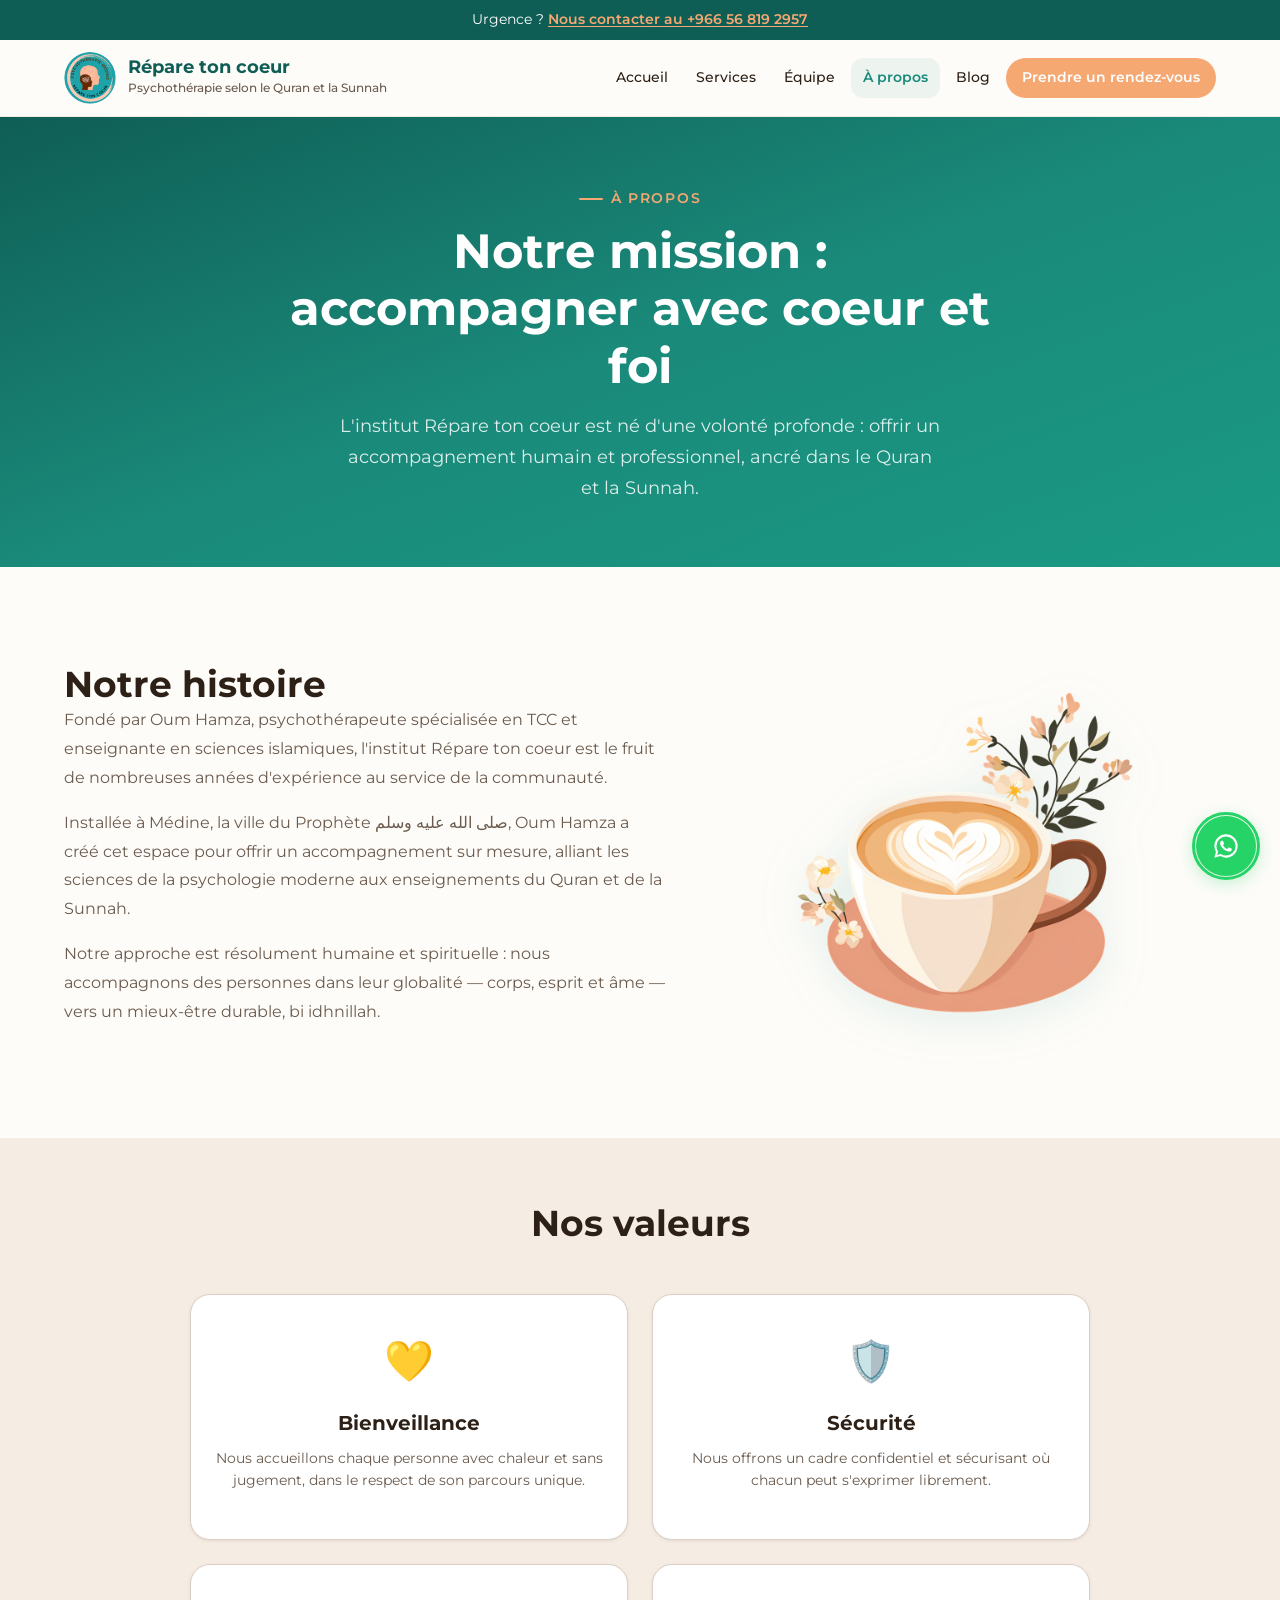
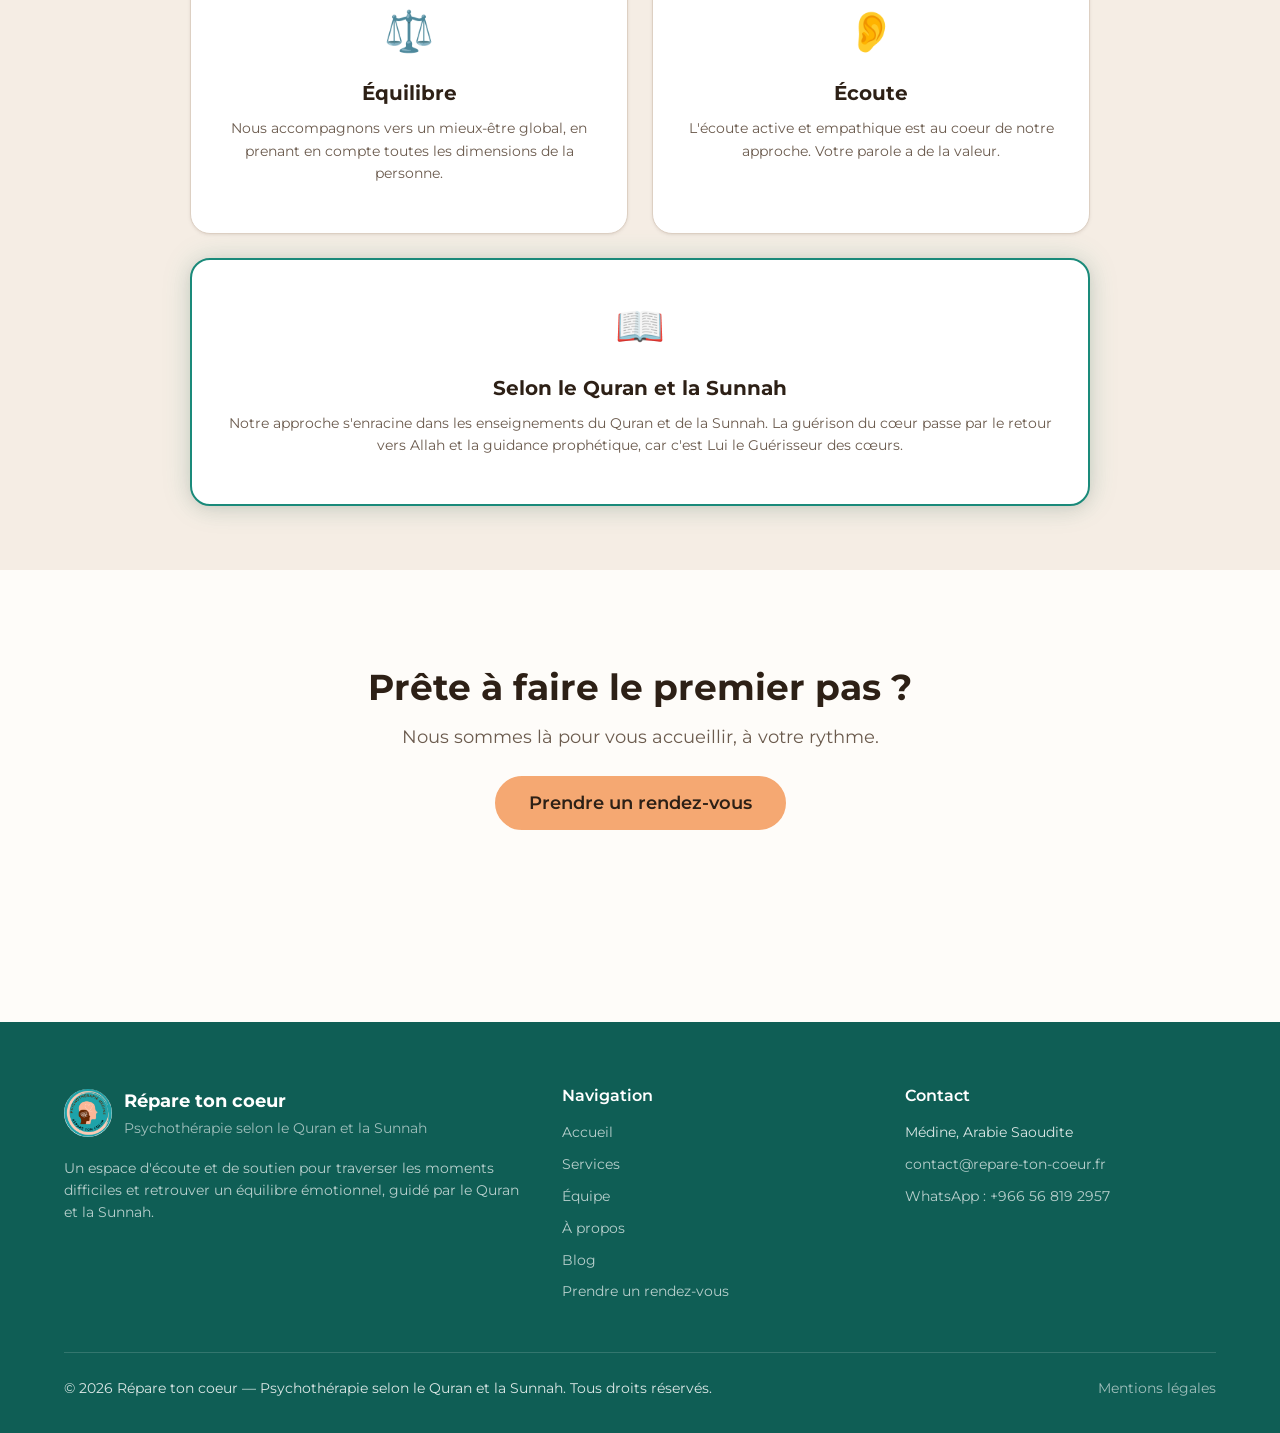
==== a-propos/index.html @ bec661bd "Site Répare ton coeur — build de production" ====
<!DOCTYPE html><html lang="fr"> <head><meta charset="UTF-8"><meta name="viewport" content="width=device-width, initial-scale=1.0"><title>À propos | Répare ton coeur</title><meta name="description" content="Découvrez l'histoire, la mission et les valeurs de l'institut Répare ton coeur. Psychothérapie guidée par le Quran et la Sunnah à Médine."><meta property="og:title" content="À propos | Répare ton coeur"><meta property="og:description" content="Découvrez l'histoire, la mission et les valeurs de l'institut Répare ton coeur. Psychothérapie guidée par le Quran et la Sunnah à Médine."><meta property="og:type" content="website"><meta property="og:image" content="/assets/images/og-image.jpg"><meta property="og:url" content="https://www.repare-ton-coeur.fr/a-propos/"><meta property="og:locale" content="fr_FR"><meta name="twitter:card" content="summary_large_image"><link rel="canonical" href="https://www.repare-ton-coeur.fr/a-propos/"><link rel="icon" type="image/x-icon" href="/favicon.ico"><link rel="sitemap" href="/sitemap-index.xml"><link rel="stylesheet" href="/_astro/a-propos.COyRzabn.css">
<style>.btn[data-astro-cid-6ygtcg62]{display:inline-flex;align-items:center;justify-content:center;gap:var(--space-2);font-family:var(--font-heading);font-weight:var(--weight-semibold);border-radius:var(--radius-full);transition:all var(--transition-normal);text-decoration:none;cursor:pointer;border:2px solid transparent;line-height:1}.btn--sm[data-astro-cid-6ygtcg62]{padding:var(--space-2) var(--space-4);font-size:var(--text-sm)}.btn--md[data-astro-cid-6ygtcg62]{padding:var(--space-3) var(--space-6);font-size:var(--text-base)}.btn--lg[data-astro-cid-6ygtcg62]{padding:var(--space-4) var(--space-8);font-size:var(--text-lg)}.btn--primary[data-astro-cid-6ygtcg62]{background-color:var(--color-primary);color:var(--color-white);border-color:var(--color-primary)}.btn--primary[data-astro-cid-6ygtcg62]:hover{background-color:var(--color-primary-dark);border-color:var(--color-primary-dark);transform:translateY(-1px);box-shadow:var(--shadow-md)}.btn--secondary[data-astro-cid-6ygtcg62]{background-color:var(--color-secondary);color:var(--color-text);border-color:var(--color-secondary)}.btn--secondary[data-astro-cid-6ygtcg62]:hover{background-color:var(--color-accent);border-color:var(--color-accent);transform:translateY(-1px);box-shadow:var(--shadow-md)}.btn--outline[data-astro-cid-6ygtcg62]{background-color:transparent;color:var(--color-primary);border-color:var(--color-primary)}.btn--outline[data-astro-cid-6ygtcg62]:hover{background-color:var(--color-primary);color:var(--color-white);transform:translateY(-1px);box-shadow:var(--shadow-md)}
.page-hero[data-astro-cid-xp7oeim3]{background:linear-gradient(160deg,var(--color-primary-dark) 0%,var(--color-primary) 50%,#1A9A85 100%);color:var(--color-white);padding:var(--space-16) 0 var(--space-12);text-align:center}.page-hero[data-astro-cid-xp7oeim3] .eyebrow[data-astro-cid-xp7oeim3]:before{background:var(--color-secondary)}.page-hero[data-astro-cid-xp7oeim3] h1[data-astro-cid-xp7oeim3]{color:var(--color-white);max-width:700px;margin-inline:auto;margin-bottom:var(--space-4)}.page-hero__subtitle[data-astro-cid-xp7oeim3]{font-size:var(--text-lg);color:#ffffffd9;max-width:600px;margin-inline:auto}.story[data-astro-cid-xp7oeim3]{padding:var(--space-24) 0}.story__grid[data-astro-cid-xp7oeim3]{display:grid;grid-template-columns:1.2fr 1fr;gap:var(--space-12);align-items:center}.story__content[data-astro-cid-xp7oeim3] p[data-astro-cid-xp7oeim3]{color:var(--color-text-muted);line-height:1.8}.story__visual[data-astro-cid-xp7oeim3]{display:flex;justify-content:center}.story__visual[data-astro-cid-xp7oeim3] img[data-astro-cid-xp7oeim3]{width:100%;max-width:360px;filter:drop-shadow(0 8px 24px rgba(26,138,122,.12))}.values[data-astro-cid-xp7oeim3]{padding:var(--space-16) 0;background:var(--color-surface)}.values__grid[data-astro-cid-xp7oeim3]{display:grid;grid-template-columns:repeat(2,1fr);gap:var(--space-6);max-width:900px;margin-inline:auto}.value-card[data-astro-cid-xp7oeim3]{text-align:center;background:var(--color-white);padding:var(--space-8) var(--space-6);border-radius:var(--radius-lg);box-shadow:var(--shadow-sm);border:1px solid var(--color-border);transition:all var(--transition-normal)}.value-card[data-astro-cid-xp7oeim3]:hover{transform:translateY(-3px);box-shadow:var(--shadow-md)}.value-card--highlight[data-astro-cid-xp7oeim3]{grid-column:1 / -1;border:2px solid var(--color-primary);background:var(--color-white);box-shadow:var(--shadow-md),var(--shadow-glow)}.value-card__icon[data-astro-cid-xp7oeim3]{font-size:2.5rem;display:block;margin-bottom:var(--space-4)}.value-card[data-astro-cid-xp7oeim3] h3[data-astro-cid-xp7oeim3]{font-size:var(--text-xl);margin-bottom:var(--space-3)}.value-card[data-astro-cid-xp7oeim3] p[data-astro-cid-xp7oeim3]{font-size:var(--text-sm);color:var(--color-text-muted);line-height:1.6}.cta-section[data-astro-cid-xp7oeim3]{padding:var(--space-24) 0}.cta-section[data-astro-cid-xp7oeim3] h2[data-astro-cid-xp7oeim3]{margin-bottom:var(--space-3)}.cta-section[data-astro-cid-xp7oeim3] p[data-astro-cid-xp7oeim3]{color:var(--color-text-muted);font-size:var(--text-lg);margin-bottom:var(--space-6)}@media(max-width:1023px){.story__grid[data-astro-cid-xp7oeim3]{grid-template-columns:1fr}.story__visual[data-astro-cid-xp7oeim3]{order:-1}}@media(max-width:639px){.values__grid[data-astro-cid-xp7oeim3]{grid-template-columns:1fr}}
</style></head> <body>  <div class="crisis-bar" role="complementary" aria-label="Contact urgence" data-astro-cid-o4rtyv2i> <div class="crisis-bar__inner container" data-astro-cid-o4rtyv2i> <p data-astro-cid-o4rtyv2i>
Urgence ? <a href="https://wa.me/966568192957" target="_blank" rel="noopener" data-astro-cid-o4rtyv2i>Nous contacter au +966 56 819 2957</a> </p> </div> </div>  <header class="header" id="site-header" role="banner" data-astro-cid-qlfjksao> <div class="header__inner container" data-astro-cid-qlfjksao> <a href="/" class="header__logo" aria-label="Répare ton coeur — Accueil" data-astro-cid-qlfjksao> <img src="/assets/images/logo.png" alt="Logo Psychothérapie Medine — Répare ton coeur" width="52" height="52" data-astro-cid-qlfjksao> <span class="header__brand" data-astro-cid-qlfjksao> <span class="header__brand-name" data-astro-cid-qlfjksao>Répare ton coeur</span> <span class="header__brand-sub" data-astro-cid-qlfjksao>Psychothérapie selon le Quran et la Sunnah</span> </span> </a> <div class="header__desktop-nav" data-astro-cid-qlfjksao> <nav class="nav" role="navigation" aria-label="Navigation principale" data-astro-cid-afdttjsk> <ul class="nav__list" data-astro-cid-afdttjsk> <li class="nav__item" data-astro-cid-afdttjsk> <a href="/" class="nav__link" data-astro-cid-afdttjsk> Accueil </a> </li><li class="nav__item" data-astro-cid-afdttjsk> <a href="/services" class="nav__link" data-astro-cid-afdttjsk> Services </a> </li><li class="nav__item" data-astro-cid-afdttjsk> <a href="/equipe" class="nav__link" data-astro-cid-afdttjsk> Équipe </a> </li><li class="nav__item" data-astro-cid-afdttjsk> <a href="/a-propos" class="nav__link nav__link--active" aria-current="page" data-astro-cid-afdttjsk> À propos </a> </li><li class="nav__item" data-astro-cid-afdttjsk> <a href="/blog" class="nav__link" data-astro-cid-afdttjsk> Blog </a> </li> <li class="nav__item" data-astro-cid-afdttjsk> <a href="/prendre-rendez-vous" class="nav__link nav__link--cta" data-astro-cid-afdttjsk> Prendre un rendez-vous </a> </li> </ul> </nav>  </div> <button class="header__menu-toggle" id="menu-toggle" aria-label="Ouvrir le menu de navigation" aria-expanded="false" data-astro-cid-qlfjksao> <span class="header__menu-icon" aria-hidden="true" data-astro-cid-qlfjksao></span> </button> </div> </header> <!-- Mobile nav: OUTSIDE header, styles 100% inline to avoid Astro scoping issues --> <div id="nav-overlay" style="position:fixed;inset:0;background:rgba(0,0,0,0.4);z-index:199;opacity:0;pointer-events:none;transition:opacity 250ms ease;" data-astro-cid-qlfjksao></div> <nav id="mobile-nav" style="position:fixed;top:0;right:0;bottom:0;width:min(320px,85vw);background:#fff;box-shadow:-4px 0 24px rgba(0,0,0,0.12);transform:translateX(100%);transition:transform 250ms ease;z-index:200;padding:1.5rem;overflow-y:auto;overscroll-behavior:contain;-webkit-overflow-scrolling:touch;display:none;" role="navigation" aria-label="Navigation mobile" data-astro-cid-qlfjksao> <button id="mobile-nav-close" aria-label="Fermer le menu" style="position:absolute;top:1rem;right:1rem;width:40px;height:40px;border:none;background:none;cursor:pointer;display:flex;align-items:center;justify-content:center;border-radius:0.5rem;" data-astro-cid-qlfjksao> <svg width="24" height="24" viewBox="0 0 24 24" fill="none" stroke="#2D2016" stroke-width="2" stroke-linecap="round" data-astro-cid-qlfjksao><line x1="18" y1="6" x2="6" y2="18" data-astro-cid-qlfjksao></line><line x1="6" y1="6" x2="18" y2="18" data-astro-cid-qlfjksao></line></svg> </button> <ul style="display:flex;flex-direction:column;gap:0.25rem;list-style:none;padding:0;margin:3rem 0 0 0;" data-astro-cid-qlfjksao> <li data-astro-cid-qlfjksao><a href="/" style="display:block;padding:0.75rem 1rem;font-size:1.125rem;font-weight:500;color:#2D2016;text-decoration:none;border-radius:0.5rem;" data-astro-cid-qlfjksao>Accueil</a></li> <li data-astro-cid-qlfjksao><a href="/services" style="display:block;padding:0.75rem 1rem;font-size:1.125rem;font-weight:500;color:#2D2016;text-decoration:none;border-radius:0.5rem;" data-astro-cid-qlfjksao>Services</a></li> <li data-astro-cid-qlfjksao><a href="/equipe" style="display:block;padding:0.75rem 1rem;font-size:1.125rem;font-weight:500;color:#2D2016;text-decoration:none;border-radius:0.5rem;" data-astro-cid-qlfjksao>Équipe</a></li> <li data-astro-cid-qlfjksao><a href="/a-propos" style="display:block;padding:0.75rem 1rem;font-size:1.125rem;font-weight:500;color:#2D2016;text-decoration:none;border-radius:0.5rem;" data-astro-cid-qlfjksao>À propos</a></li> <li data-astro-cid-qlfjksao><a href="/blog" style="display:block;padding:0.75rem 1rem;font-size:1.125rem;font-weight:500;color:#2D2016;text-decoration:none;border-radius:0.5rem;" data-astro-cid-qlfjksao>Blog</a></li> <li style="margin-top:1rem;" data-astro-cid-qlfjksao><a href="/prendre-rendez-vous" style="display:block;padding:0.75rem 1rem;font-size:1.125rem;font-weight:600;color:#fff;text-decoration:none;border-radius:9999px;background:#F5A872;text-align:center;" data-astro-cid-qlfjksao>Prendre un rendez-vous</a></li> </ul> </nav>  <script>
  (function() {
    var toggle = document.getElementById('menu-toggle');
    var nav = document.getElementById('mobile-nav');
    var overlay = document.getElementById('nav-overlay');
    var isOpen = false;

    if (!toggle || !nav || !overlay) return;

    function openMenu() {
      isOpen = true;
      nav.style.display = 'block';
      // Force reflow before animating
      nav.offsetHeight;
      nav.style.transform = 'translateX(0)';
      overlay.style.opacity = '1';
      overlay.style.pointerEvents = 'auto';
      document.body.style.overflow = 'hidden';
      toggle.setAttribute('aria-expanded', 'true');
    }

    function closeMenu() {
      isOpen = false;
      nav.style.transform = 'translateX(100%)';
      overlay.style.opacity = '0';
      overlay.style.pointerEvents = 'none';
      document.body.style.overflow = '';
      toggle.setAttribute('aria-expanded', 'false');
      setTimeout(function() {
        if (!isOpen) nav.style.display = 'none';
      }, 300);
    }

    toggle.addEventListener('click', function(e) {
      e.stopPropagation();
      if (isOpen) {
        closeMenu();
      } else {
        openMenu();
      }
    });

    overlay.addEventListener('click', closeMenu);

    var closeBtn = document.getElementById('mobile-nav-close');
    if (closeBtn) closeBtn.addEventListener('click', closeMenu);

    var links = nav.querySelectorAll('a');
    for (var i = 0; i < links.length; i++) {
      links[i].addEventListener('click', closeMenu);
    }
  })();
</script> <script>
  (function() {
    var header = document.getElementById('site-header');
    if (!header) return;

    var placeholder = document.createElement('div');
    placeholder.style.display = 'none';
    header.parentNode.insertBefore(placeholder, header.nextSibling);

    var lastScrollY = window.scrollY;
    var isFixed = false;
    var headerHeight = header.offsetHeight;

    function engage() {
      if (isFixed) return;
      headerHeight = header.offsetHeight;
      placeholder.style.display = 'block';
      placeholder.style.height = headerHeight + 'px';
      header.style.position = 'fixed';
      header.style.top = '0';
      header.style.left = '0';
      header.style.right = '0';
      header.style.zIndex = '100';
      header.style.transform = 'translateY(-100%)';
      header.style.transition = 'none';
      header.style.boxShadow = '0 2px 12px rgba(0,0,0,0.08)';
      isFixed = true;
      header.offsetHeight;
      header.style.transition = 'transform 400ms cubic-bezier(0.16, 1, 0.3, 1)';
      header.style.transform = 'translateY(0)';
    }

    function disengage() {
      if (!isFixed) return;
      header.style.transition = 'transform 300ms ease';
      header.style.transform = 'translateY(-100%)';
      setTimeout(function() {
        header.style.position = '';
        header.style.top = '';
        header.style.left = '';
        header.style.right = '';
        header.style.zIndex = '';
        header.style.transform = '';
        header.style.transition = '';
        header.style.boxShadow = '';
        placeholder.style.display = 'none';
        isFixed = false;
      }, 300);
    }

    function resetToFlow() {
      header.style.position = '';
      header.style.top = '';
      header.style.left = '';
      header.style.right = '';
      header.style.zIndex = '';
      header.style.transform = '';
      header.style.transition = '';
      header.style.boxShadow = '';
      placeholder.style.display = 'none';
      isFixed = false;
    }

    window.addEventListener('scroll', function() {
      var currentScrollY = window.scrollY;

      if (currentScrollY <= headerHeight) {
        if (isFixed) resetToFlow();
      } else if (currentScrollY < lastScrollY) {
        engage();
      } else if (currentScrollY > lastScrollY) {
        if (isFixed) disengage();
      }

      lastScrollY = currentScrollY;
    }, { passive: true });
  })();
</script> <main id="main-content">  <section class="page-hero" data-astro-cid-xp7oeim3> <div class="container" data-astro-cid-xp7oeim3> <p class="eyebrow" style="color: var(--color-secondary); justify-content: center;" data-astro-cid-xp7oeim3>À propos</p> <h1 data-astro-cid-xp7oeim3>Notre mission : accompagner avec coeur et foi</h1> <p class="page-hero__subtitle" data-astro-cid-xp7oeim3>
L'institut Répare ton coeur est né d'une volonté profonde : offrir un accompagnement
        humain et professionnel, ancré dans le Quran et la Sunnah.
</p> </div> </section> <section class="story" aria-labelledby="story-title" data-astro-cid-xp7oeim3> <div class="container story__grid" data-astro-cid-xp7oeim3> <div class="story__content animate-on-scroll" data-astro-cid-xp7oeim3> <h2 id="story-title" data-astro-cid-xp7oeim3>Notre histoire</h2> <p data-astro-cid-xp7oeim3>
Fondé par Oum Hamza, psychothérapeute spécialisée en TCC et enseignante en sciences islamiques,
          l'institut Répare ton coeur est le fruit de nombreuses années d'expérience au service de la communauté.
</p> <p data-astro-cid-xp7oeim3>
Installée à Médine, la ville du Prophète صلى الله عليه وسلم, Oum Hamza a créé cet espace
          pour offrir un accompagnement sur mesure, alliant les sciences de la psychologie moderne
          aux enseignements du Quran et de la Sunnah.
</p> <p data-astro-cid-xp7oeim3>
Notre approche est résolument humaine et spirituelle : nous accompagnons des personnes
          dans leur globalité — corps, esprit et âme — vers un mieux-être durable, bi idhnillah.
</p> </div> <div class="story__visual animate-on-scroll" data-astro-cid-xp7oeim3> <img src="/assets/images/tasse-coeur.png" alt="Tasse avec un coeur — bienveillance et écoute" width="300" height="300" loading="lazy" data-astro-cid-xp7oeim3> </div> </div> </section> <section class="values" aria-labelledby="values-title" data-astro-cid-xp7oeim3> <div class="container" data-astro-cid-xp7oeim3> <h2 id="values-title" class="animate-on-scroll" style="text-align: center; margin-bottom: var(--space-12);" data-astro-cid-xp7oeim3>Nos valeurs</h2> <div class="values__grid" data-astro-cid-xp7oeim3> <div class="value-card animate-on-scroll animate-delay-1" data-astro-cid-xp7oeim3> <span class="value-card__icon" aria-hidden="true" data-astro-cid-xp7oeim3>💛</span> <h3 data-astro-cid-xp7oeim3>Bienveillance</h3> <p data-astro-cid-xp7oeim3>Nous accueillons chaque personne avec chaleur et sans jugement, dans le respect de son parcours unique.</p> </div><div class="value-card animate-on-scroll animate-delay-2" data-astro-cid-xp7oeim3> <span class="value-card__icon" aria-hidden="true" data-astro-cid-xp7oeim3>🛡️</span> <h3 data-astro-cid-xp7oeim3>Sécurité</h3> <p data-astro-cid-xp7oeim3>Nous offrons un cadre confidentiel et sécurisant où chacun peut s&#39;exprimer librement.</p> </div><div class="value-card animate-on-scroll animate-delay-3" data-astro-cid-xp7oeim3> <span class="value-card__icon" aria-hidden="true" data-astro-cid-xp7oeim3>⚖️</span> <h3 data-astro-cid-xp7oeim3>Équilibre</h3> <p data-astro-cid-xp7oeim3>Nous accompagnons vers un mieux-être global, en prenant en compte toutes les dimensions de la personne.</p> </div><div class="value-card animate-on-scroll animate-delay-4" data-astro-cid-xp7oeim3> <span class="value-card__icon" aria-hidden="true" data-astro-cid-xp7oeim3>👂</span> <h3 data-astro-cid-xp7oeim3>Écoute</h3> <p data-astro-cid-xp7oeim3>L&#39;écoute active et empathique est au coeur de notre approche. Votre parole a de la valeur.</p> </div><div class="value-card value-card--highlight animate-on-scroll animate-delay-5" data-astro-cid-xp7oeim3> <span class="value-card__icon" aria-hidden="true" data-astro-cid-xp7oeim3>📖</span> <h3 data-astro-cid-xp7oeim3>Selon le Quran et la Sunnah</h3> <p data-astro-cid-xp7oeim3>Notre approche s&#39;enracine dans les enseignements du Quran et de la Sunnah. La guérison du cœur passe par le retour vers Allah et la guidance prophétique, car c&#39;est Lui le Guérisseur des cœurs.</p> </div> </div> </div> </section> <section class="cta-section animate-on-scroll" data-astro-cid-xp7oeim3> <div class="container" style="text-align: center;" data-astro-cid-xp7oeim3> <h2 data-astro-cid-xp7oeim3>Prête à faire le premier pas ?</h2> <p data-astro-cid-xp7oeim3>Nous sommes là pour vous accueillir, à votre rythme.</p> <a href="/prendre-rendez-vous" data-astro-cid-6ygtcg62="true" class="btn btn--secondary btn--lg"> Prendre un rendez-vous </a>  </div> </section>  </main> <footer class="footer" role="contentinfo" data-astro-cid-35ed7um5> <div class="footer__inner container" data-astro-cid-35ed7um5> <div class="footer__grid" data-astro-cid-35ed7um5> <div class="footer__col" data-astro-cid-35ed7um5> <div class="footer__brand" data-astro-cid-35ed7um5> <img src="/assets/images/logo.png" alt="" width="48" height="48" data-astro-cid-35ed7um5> <div data-astro-cid-35ed7um5> <p class="footer__name" data-astro-cid-35ed7um5>Répare ton coeur</p> <p class="footer__tagline" data-astro-cid-35ed7um5>Psychothérapie selon le Quran et la Sunnah</p> </div> </div> <p class="footer__desc" data-astro-cid-35ed7um5>
Un espace d'écoute et de soutien pour traverser les moments difficiles et retrouver un équilibre émotionnel, guidé par le Quran et la Sunnah.
</p> </div> <div class="footer__col" data-astro-cid-35ed7um5> <h3 class="footer__heading" data-astro-cid-35ed7um5>Navigation</h3> <ul class="footer__links" data-astro-cid-35ed7um5> <li data-astro-cid-35ed7um5><a href="/" data-astro-cid-35ed7um5>Accueil</a></li> <li data-astro-cid-35ed7um5><a href="/services" data-astro-cid-35ed7um5>Services</a></li> <li data-astro-cid-35ed7um5><a href="/equipe" data-astro-cid-35ed7um5>Équipe</a></li> <li data-astro-cid-35ed7um5><a href="/a-propos" data-astro-cid-35ed7um5>À propos</a></li> <li data-astro-cid-35ed7um5><a href="/blog" data-astro-cid-35ed7um5>Blog</a></li> <li data-astro-cid-35ed7um5><a href="/prendre-rendez-vous" data-astro-cid-35ed7um5>Prendre un rendez-vous</a></li> </ul> </div> <div class="footer__col" data-astro-cid-35ed7um5> <h3 class="footer__heading" data-astro-cid-35ed7um5>Contact</h3> <ul class="footer__links" data-astro-cid-35ed7um5> <li data-astro-cid-35ed7um5>Médine, Arabie Saoudite</li> <li data-astro-cid-35ed7um5><a href="mailto:contact@repare-ton-coeur.fr" data-astro-cid-35ed7um5>contact@repare-ton-coeur.fr</a></li> <li data-astro-cid-35ed7um5><a href="https://wa.me/966568192957" target="_blank" rel="noopener" data-astro-cid-35ed7um5>WhatsApp : +966 56 819 2957</a></li> </ul> </div> </div> <div class="footer__bottom" data-astro-cid-35ed7um5> <p data-astro-cid-35ed7um5>&copy; 2026 Répare ton coeur — Psychothérapie selon le Quran et la Sunnah. Tous droits réservés.</p> <a href="/mentions-legales" data-astro-cid-35ed7um5>Mentions légales</a> </div> </div> </footer>  <a href="https://wa.me/966568192957" class="whatsapp-btn" target="_blank" rel="noopener" aria-label="Nous contacter sur WhatsApp" data-astro-cid-a3mtbhax> <svg viewBox="0 0 32 32" fill="none" xmlns="http://www.w3.org/2000/svg" width="28" height="28" aria-hidden="true" data-astro-cid-a3mtbhax> <path d="M16.004 2.667A13.28 13.28 0 002.72 15.95a13.2 13.2 0 001.787 6.645L2.667 29.333l6.96-1.82A13.3 13.3 0 0016.004 29.3 13.28 13.28 0 0029.333 16 13.28 13.28 0 0016.004 2.667zm0 24.28a10.9 10.9 0 01-5.58-1.525l-.4-.237-4.14 1.084 1.104-4.028-.26-.413a10.93 10.93 0 01-1.676-5.828 10.96 10.96 0 0110.952-10.953A10.96 10.96 0 0126.96 16a10.96 10.96 0 01-10.956 10.947zm6.008-8.2c-.33-.164-1.95-.96-2.252-1.07-.302-.11-.522-.165-.74.164-.22.33-.852 1.07-1.044 1.29-.193.22-.385.248-.715.083-.33-.164-1.392-.513-2.652-1.635-.98-.873-1.642-1.95-1.834-2.28-.193-.33-.02-.508.145-.672.148-.148.33-.385.495-.578.165-.193.22-.33.33-.55.11-.22.055-.413-.028-.578-.082-.165-.74-1.785-1.015-2.444-.267-.642-.54-.556-.74-.566-.193-.008-.413-.01-.633-.01s-.578.083-.88.414c-.303.33-1.155 1.13-1.155 2.752s1.183 3.192 1.348 3.412c.165.22 2.328 3.553 5.64 4.982.788.34 1.403.543 1.882.695.79.252 1.51.216 2.078.131.634-.094 1.95-.797 2.225-1.566.275-.77.275-1.43.193-1.567-.083-.137-.303-.22-.633-.385z" fill="currentColor" data-astro-cid-a3mtbhax></path> </svg> <span class="whatsapp-btn__pulse" aria-hidden="true" data-astro-cid-a3mtbhax></span> </a>  <button class="scroll-top" aria-label="Retour en haut de la page" id="scroll-top-btn" data-astro-cid-hnzwq3ap> <svg width="20" height="20" viewBox="0 0 20 20" fill="none" xmlns="http://www.w3.org/2000/svg" aria-hidden="true" data-astro-cid-hnzwq3ap> <path d="M10 15V5M10 5L5 10M10 5L15 10" stroke="currentColor" stroke-width="2" stroke-linecap="round" stroke-linejoin="round" data-astro-cid-hnzwq3ap></path> </svg> </button>  <script type="module">const e=document.getElementById("scroll-top-btn");e&&(window.addEventListener("scroll",()=>{window.scrollY>400?e.classList.add("visible"):e.classList.remove("visible")},{passive:!0}),e.addEventListener("click",()=>{window.scrollTo({top:0,behavior:"smooth"})}));</script>  </body></html> <script type="module">const o=new IntersectionObserver(e=>{e.forEach(r=>{r.isIntersecting&&r.target.classList.add("visible")})},{threshold:.1,rootMargin:"0px 0px -40px 0px"});document.querySelectorAll(".animate-on-scroll").forEach(e=>o.observe(e));</script>
---- _astro/a-propos.COyRzabn.css ----
@import"https://fonts.googleapis.com/css2?family=Montserrat:wght@400;500;600;700&display=swap";:root{--color-primary: #1A8A7A;--color-primary-light: #2CB5A0;--color-primary-dark: #0F5E55;--color-secondary: #F5A872;--color-accent: #E8925A;--color-text: #2D2016;--color-text-muted: #6B5B4E;--color-background: #FEFCF9;--color-surface: #F5EDE4;--color-surface-alt: #EDE3D8;--color-border: #DDD0C3;--color-white: #FFFFFF;--color-gold: #D4A853;--color-gold-light: #F5DFA0;--font-heading: "Montserrat", sans-serif;--font-body: "Montserrat", sans-serif;--text-xs: .75rem;--text-sm: .875rem;--text-base: 1rem;--text-lg: 1.125rem;--text-xl: 1.25rem;--text-2xl: 1.5rem;--text-3xl: 1.875rem;--text-4xl: 2.25rem;--text-5xl: 3rem;--weight-regular: 400;--weight-medium: 500;--weight-semibold: 600;--weight-bold: 700;--space-1: .25rem;--space-2: .5rem;--space-3: .75rem;--space-4: 1rem;--space-6: 1.5rem;--space-8: 2rem;--space-12: 3rem;--space-16: 4rem;--space-24: 6rem;--radius-sm: .375rem;--radius-md: .75rem;--radius-lg: 1.25rem;--radius-xl: 1.75rem;--radius-full: 9999px;--shadow-sm: 0 1px 4px rgba(45, 32, 22, .06), 0 1px 2px rgba(45, 32, 22, .04);--shadow-md: 0 4px 20px rgba(45, 32, 22, .08), 0 2px 8px rgba(45, 32, 22, .04);--shadow-lg: 0 12px 40px rgba(45, 32, 22, .1), 0 4px 16px rgba(45, 32, 22, .06);--shadow-xl: 0 20px 60px rgba(45, 32, 22, .12), 0 8px 24px rgba(45, 32, 22, .06);--shadow-glow: 0 0 30px rgba(26, 138, 122, .15);--transition-fast: .15s ease;--transition-normal: .3s cubic-bezier(.4, 0, .2, 1);--transition-slow: .5s cubic-bezier(.4, 0, .2, 1)}*,*:before,*:after{box-sizing:border-box;margin:0;padding:0}html{font-size:100%;scroll-behavior:smooth;-webkit-text-size-adjust:100%;overflow-x:hidden}body{font-family:var(--font-body);font-size:var(--text-base);font-weight:var(--weight-regular);line-height:1.7;color:var(--color-text);background-color:var(--color-background);-webkit-font-smoothing:antialiased;-moz-osx-font-smoothing:grayscale;overflow-x:hidden}h1,h2,h3,h4,h5,h6{font-family:var(--font-heading);font-weight:var(--weight-bold);line-height:1.2;color:var(--color-text)}h1{font-size:var(--text-5xl)}h2{font-size:var(--text-4xl)}h3{font-size:var(--text-3xl)}h4{font-size:var(--text-2xl)}p{margin-bottom:var(--space-4)}a{color:var(--color-primary);text-decoration:none;transition:color var(--transition-fast)}a:hover{color:var(--color-primary-dark)}a:focus-visible{outline:2px solid var(--color-primary);outline-offset:2px;border-radius:var(--radius-sm)}img{max-width:100%;height:auto;display:block}ul,ol{list-style:none}button{font-family:inherit;cursor:pointer;border:none;background:none}button:focus-visible,input:focus-visible,textarea:focus-visible,select:focus-visible{outline:2px solid var(--color-primary);outline-offset:2px}input,textarea,select{font-family:inherit;font-size:inherit}::selection{background-color:var(--color-secondary);color:var(--color-text)}.container{width:100%;max-width:1200px;margin-inline:auto;padding-inline:var(--space-6)}.sr-only{position:absolute;width:1px;height:1px;padding:0;margin:-1px;overflow:hidden;clip:rect(0,0,0,0);white-space:nowrap;border-width:0}.animate-on-scroll{opacity:0;transform:translateY(30px);transition:opacity .7s cubic-bezier(.4,0,.2,1),transform .7s cubic-bezier(.4,0,.2,1)}.animate-on-scroll.visible{opacity:1;transform:translateY(0)}.animate-delay-1{transition-delay:.1s}.animate-delay-2{transition-delay:.2s}.animate-delay-3{transition-delay:.3s}.animate-delay-4{transition-delay:.4s}.animate-delay-5{transition-delay:.5s}.animate-fade-in{opacity:0;transition:opacity .8s cubic-bezier(.4,0,.2,1)}.animate-fade-in.visible{opacity:1}.animate-slide-left{opacity:0;transform:translate(-40px);transition:opacity .7s cubic-bezier(.4,0,.2,1),transform .7s cubic-bezier(.4,0,.2,1)}.animate-slide-left.visible{opacity:1;transform:translate(0)}.animate-slide-right{opacity:0;transform:translate(40px);transition:opacity .7s cubic-bezier(.4,0,.2,1),transform .7s cubic-bezier(.4,0,.2,1)}.animate-slide-right.visible{opacity:1;transform:translate(0)}.animate-scale{opacity:0;transform:scale(.9);transition:opacity .6s cubic-bezier(.4,0,.2,1),transform .6s cubic-bezier(.4,0,.2,1)}.animate-scale.visible{opacity:1;transform:scale(1)}.eyebrow{font-size:var(--text-sm);font-weight:var(--weight-semibold);text-transform:uppercase;letter-spacing:.12em;color:var(--color-primary);margin-bottom:var(--space-3);display:inline-flex;align-items:center;gap:var(--space-2)}.eyebrow:before{content:"";display:inline-block;width:24px;height:2px;background:var(--color-primary);border-radius:1px}@media(max-width:639px){h1{font-size:var(--text-3xl)}h2{font-size:var(--text-2xl)}h3{font-size:var(--text-xl)}.eyebrow:before{display:none}}.nav__list[data-astro-cid-afdttjsk]{display:flex;align-items:center;gap:var(--space-1)}.nav__link[data-astro-cid-afdttjsk]{display:block;padding:var(--space-2) var(--space-3);font-size:var(--text-sm);font-weight:var(--weight-medium);color:var(--color-text);text-decoration:none;border-radius:var(--radius-md);transition:all var(--transition-fast)}.nav__link[data-astro-cid-afdttjsk]:hover{color:var(--color-primary);background-color:var(--color-surface)}.nav__link--active[data-astro-cid-afdttjsk]{color:var(--color-primary);font-weight:var(--weight-semibold);background-color:#2a9a8a14}.nav__link--cta[data-astro-cid-afdttjsk]{background-color:var(--color-secondary);color:var(--color-white);font-weight:var(--weight-semibold);border-radius:var(--radius-full);padding:var(--space-2) var(--space-4)}.nav__link--cta[data-astro-cid-afdttjsk]:hover{background-color:var(--color-accent);color:var(--color-white)}.nav__link--cta[data-astro-cid-afdttjsk].nav__link--active{background-color:var(--color-accent)}@media(max-width:1023px){.nav[data-astro-cid-afdttjsk]{position:fixed;top:0;right:0;bottom:0;width:min(320px,85vw);background-color:var(--color-white);box-shadow:var(--shadow-lg);transform:translate(100%);transition:transform var(--transition-normal);z-index:200;padding:var(--space-16) var(--space-6) var(--space-6);overflow-y:auto}.nav--open[data-astro-cid-afdttjsk]{transform:translate(0)}.nav__list[data-astro-cid-afdttjsk]{flex-direction:column;align-items:stretch;gap:var(--space-1)}.nav__link[data-astro-cid-afdttjsk]{font-size:var(--text-lg);padding:var(--space-3) var(--space-4)}.nav__link--cta[data-astro-cid-afdttjsk]{text-align:center;margin-top:var(--space-4)}}.header[data-astro-cid-qlfjksao]{position:relative;z-index:100;background-color:#fefcf9eb;backdrop-filter:blur(12px);-webkit-backdrop-filter:blur(12px);border-bottom:1px solid rgba(221,208,195,.4);transition:box-shadow var(--transition-normal)}.header__inner[data-astro-cid-qlfjksao]{display:flex;align-items:center;justify-content:space-between;padding-block:var(--space-3)}.header__logo[data-astro-cid-qlfjksao]{display:flex;align-items:center;gap:var(--space-3);text-decoration:none;color:var(--color-text)}.header__logo[data-astro-cid-qlfjksao] img[data-astro-cid-qlfjksao]{width:52px;height:52px;border-radius:var(--radius-full);object-fit:cover}.header__brand[data-astro-cid-qlfjksao]{display:flex;flex-direction:column}.header__brand-name[data-astro-cid-qlfjksao]{font-family:var(--font-heading);font-weight:var(--weight-bold);font-size:var(--text-lg);color:var(--color-primary-dark);line-height:1.2}.header__brand-sub[data-astro-cid-qlfjksao]{font-size:var(--text-xs);color:var(--color-text-muted);font-weight:var(--weight-medium)}.header__menu-toggle[data-astro-cid-qlfjksao]{display:none;width:44px;height:44px;align-items:center;justify-content:center;border-radius:var(--radius-md)}.header__menu-icon[data-astro-cid-qlfjksao],.header__menu-icon[data-astro-cid-qlfjksao]:before,.header__menu-icon[data-astro-cid-qlfjksao]:after{display:block;width:22px;height:2px;background-color:var(--color-text);border-radius:2px;transition:all var(--transition-normal)}.header__menu-icon[data-astro-cid-qlfjksao]{position:relative}.header__menu-icon[data-astro-cid-qlfjksao]:before,.header__menu-icon[data-astro-cid-qlfjksao]:after{content:"";position:absolute;left:0}.header__menu-icon[data-astro-cid-qlfjksao]:before{top:-7px}.header__menu-icon[data-astro-cid-qlfjksao]:after{top:7px}.header__desktop-nav[data-astro-cid-qlfjksao]{display:block}@media(max-width:1023px){.header__menu-toggle[data-astro-cid-qlfjksao]{display:flex}.header__desktop-nav[data-astro-cid-qlfjksao]{display:none}.header__brand-sub[data-astro-cid-qlfjksao]{font-size:.65rem;max-width:160px;line-height:1.3}.header__logo[data-astro-cid-qlfjksao] img[data-astro-cid-qlfjksao]{width:44px;height:44px}}.footer[data-astro-cid-35ed7um5]{background-color:var(--color-primary-dark);color:#ffffffd9;padding:var(--space-16) 0 var(--space-8);margin-top:var(--space-24)}.footer__grid[data-astro-cid-35ed7um5]{display:grid;grid-template-columns:1.5fr 1fr 1fr;gap:var(--space-8);margin-bottom:var(--space-12)}.footer__brand[data-astro-cid-35ed7um5]{display:flex;align-items:center;gap:var(--space-3);margin-bottom:var(--space-4)}.footer__brand[data-astro-cid-35ed7um5] img[data-astro-cid-35ed7um5]{width:48px;height:48px;border-radius:var(--radius-full)}.footer__name[data-astro-cid-35ed7um5]{font-family:var(--font-heading);font-weight:var(--weight-bold);font-size:var(--text-lg);color:var(--color-white);margin:0}.footer__tagline[data-astro-cid-35ed7um5]{font-size:var(--text-sm);color:#fff9;margin:0}.footer__desc[data-astro-cid-35ed7um5]{font-size:var(--text-sm);line-height:1.6;color:#ffffffb3}.footer__heading[data-astro-cid-35ed7um5]{font-size:var(--text-base);font-weight:var(--weight-semibold);color:var(--color-white);margin-bottom:var(--space-4)}.footer__links[data-astro-cid-35ed7um5]{display:flex;flex-direction:column;gap:var(--space-2);font-size:var(--text-sm)}.footer__links[data-astro-cid-35ed7um5] a[data-astro-cid-35ed7um5]{color:#ffffffb3;transition:color var(--transition-fast)}.footer__links[data-astro-cid-35ed7um5] a[data-astro-cid-35ed7um5]:hover{color:var(--color-secondary)}.footer__bottom[data-astro-cid-35ed7um5]{border-top:1px solid rgba(255,255,255,.15);padding-top:var(--space-6);display:flex;justify-content:space-between;align-items:center;font-size:var(--text-sm)}.footer__bottom[data-astro-cid-35ed7um5] a[data-astro-cid-35ed7um5]{color:#fff9}.footer__bottom[data-astro-cid-35ed7um5] a[data-astro-cid-35ed7um5]:hover{color:var(--color-secondary)}.footer__bottom[data-astro-cid-35ed7um5] p[data-astro-cid-35ed7um5]{margin:0}@media(max-width:1023px){.footer__grid[data-astro-cid-35ed7um5]{grid-template-columns:1fr 1fr}}@media(max-width:639px){.footer__grid[data-astro-cid-35ed7um5]{grid-template-columns:1fr;gap:var(--space-8)}.footer__bottom[data-astro-cid-35ed7um5]{flex-direction:column;gap:var(--space-2);text-align:center}}.crisis-bar[data-astro-cid-o4rtyv2i]{background-color:var(--color-primary-dark);color:var(--color-white);font-size:var(--text-sm);padding:var(--space-2) 0;text-align:center;position:relative;z-index:150}.crisis-bar[data-astro-cid-o4rtyv2i] p[data-astro-cid-o4rtyv2i]{margin:0}.crisis-bar[data-astro-cid-o4rtyv2i] a[data-astro-cid-o4rtyv2i]{color:var(--color-secondary);font-weight:var(--weight-semibold);text-decoration:underline;text-underline-offset:2px}.crisis-bar[data-astro-cid-o4rtyv2i] a[data-astro-cid-o4rtyv2i]:hover{color:var(--color-white)}@media(max-width:639px){.crisis-bar[data-astro-cid-o4rtyv2i]{font-size:var(--text-xs);padding:var(--space-1) var(--space-2)}}.whatsapp-btn[data-astro-cid-a3mtbhax]{position:fixed;bottom:var(--space-6);right:var(--space-6);z-index:999;width:60px;height:60px;border-radius:var(--radius-full);background-color:#25d366;color:var(--color-white);display:flex;align-items:center;justify-content:center;box-shadow:0 4px 20px #25d36666;transition:transform var(--transition-normal);text-decoration:none}.whatsapp-btn[data-astro-cid-a3mtbhax]:hover{transform:scale(1.1);color:var(--color-white)}.whatsapp-btn__pulse[data-astro-cid-a3mtbhax]{position:absolute;inset:-4px;border-radius:var(--radius-full);border:3px solid #25D366;animation:wa-pulse 2.5s cubic-bezier(0,0,.2,1) infinite;will-change:transform,opacity}@keyframes wa-pulse{0%{transform:scale(1);opacity:0}15%{opacity:.4}to{transform:scale(1.5);opacity:0}}@media(max-width:639px){.whatsapp-btn[data-astro-cid-a3mtbhax]{width:48px;height:48px;bottom:var(--space-6);right:var(--space-4)}.whatsapp-btn[data-astro-cid-a3mtbhax] svg[data-astro-cid-a3mtbhax]{width:24px;height:24px}}.scroll-top[data-astro-cid-hnzwq3ap]{position:fixed;bottom:calc(var(--space-6) + 60px + var(--space-3));right:var(--space-6);z-index:998;width:48px;height:48px;border-radius:var(--radius-full);background-color:var(--color-primary-dark);color:var(--color-white);display:flex;align-items:center;justify-content:center;box-shadow:var(--shadow-md);transition:all var(--transition-normal);opacity:0;pointer-events:none;transform:translateY(10px);cursor:pointer;border:none}.scroll-top[data-astro-cid-hnzwq3ap].visible{opacity:1;pointer-events:auto;transform:translateY(0)}.scroll-top[data-astro-cid-hnzwq3ap]:hover{background-color:var(--color-primary);transform:translateY(-2px)}@media(max-width:639px){.scroll-top[data-astro-cid-hnzwq3ap]{width:42px;height:42px;bottom:calc(var(--space-6) + 48px + var(--space-3));right:var(--space-4)}}
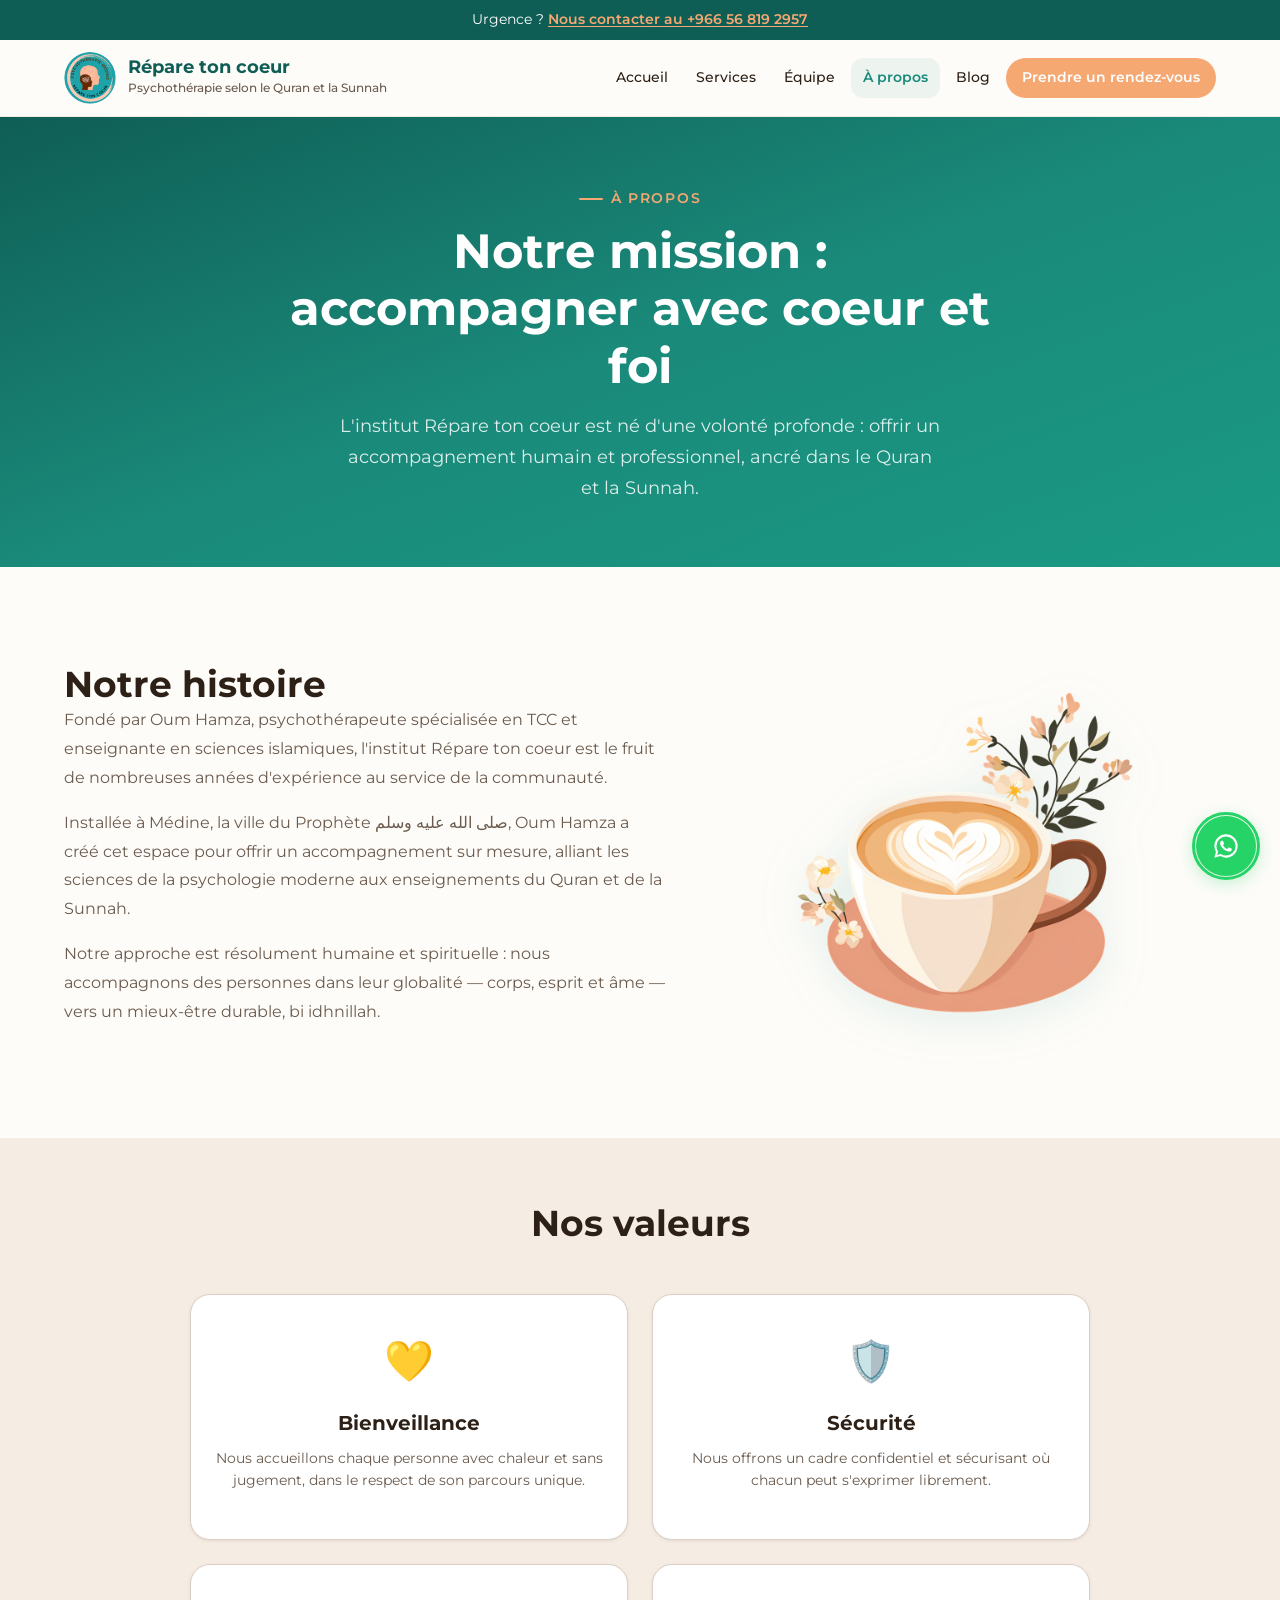
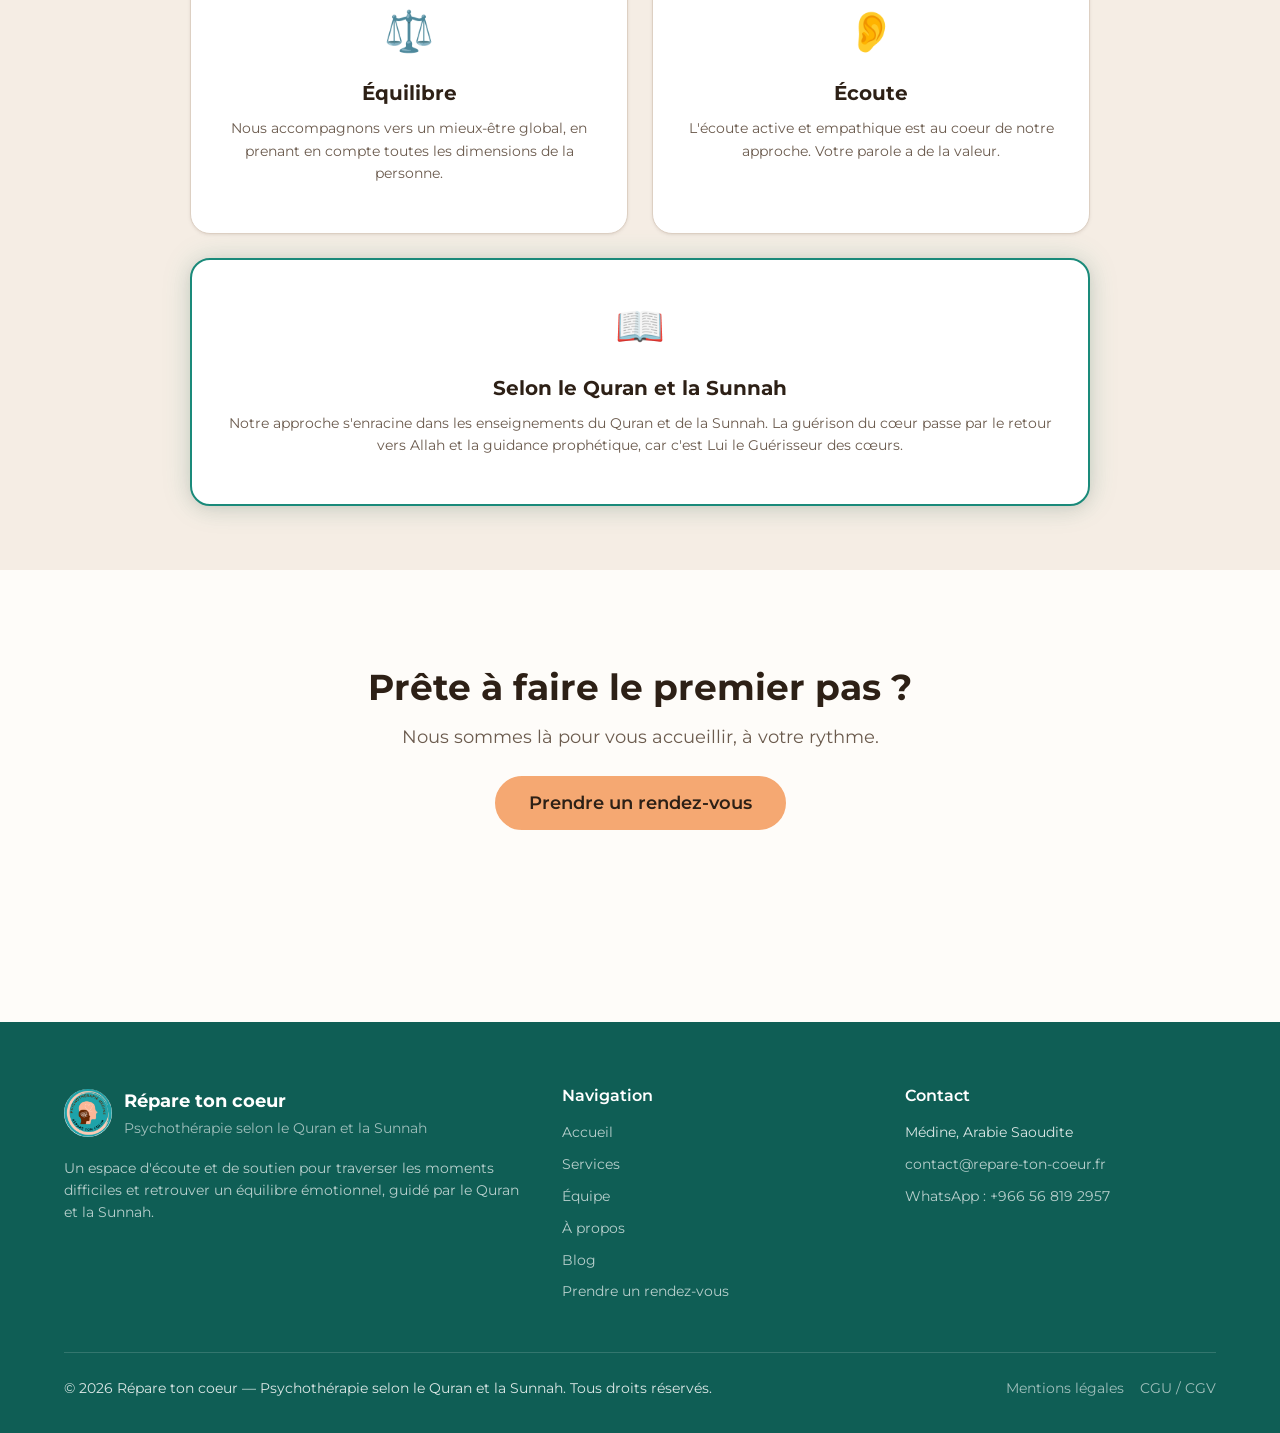
==== commit ca6f5881: "Ajout page CGU/CGV, suppression profil Oum Islam Co-Authored-By: Claude Opus 4.6 <noreply@anthropic." ====
--- a/a-propos/index.html
+++ b/a-propos/index.html
@@ -1,4 +1,4 @@
-<!DOCTYPE html><html lang="fr"> <head><meta charset="UTF-8"><meta name="viewport" content="width=device-width, initial-scale=1.0"><title>À propos | Répare ton coeur</title><meta name="description" content="Découvrez l'histoire, la mission et les valeurs de l'institut Répare ton coeur. Psychothérapie guidée par le Quran et la Sunnah à Médine."><meta property="og:title" content="À propos | Répare ton coeur"><meta property="og:description" content="Découvrez l'histoire, la mission et les valeurs de l'institut Répare ton coeur. Psychothérapie guidée par le Quran et la Sunnah à Médine."><meta property="og:type" content="website"><meta property="og:image" content="/assets/images/og-image.jpg"><meta property="og:url" content="https://www.repare-ton-coeur.fr/a-propos/"><meta property="og:locale" content="fr_FR"><meta name="twitter:card" content="summary_large_image"><link rel="canonical" href="https://www.repare-ton-coeur.fr/a-propos/"><link rel="icon" type="image/x-icon" href="/favicon.ico"><link rel="sitemap" href="/sitemap-index.xml"><link rel="stylesheet" href="/_astro/a-propos.COyRzabn.css">
+<!DOCTYPE html><html lang="fr"> <head><meta charset="UTF-8"><meta name="viewport" content="width=device-width, initial-scale=1.0"><title>À propos | Répare ton coeur</title><meta name="description" content="Découvrez l'histoire, la mission et les valeurs de l'institut Répare ton coeur. Psychothérapie guidée par le Quran et la Sunnah à Médine."><meta property="og:title" content="À propos | Répare ton coeur"><meta property="og:description" content="Découvrez l'histoire, la mission et les valeurs de l'institut Répare ton coeur. Psychothérapie guidée par le Quran et la Sunnah à Médine."><meta property="og:type" content="website"><meta property="og:image" content="/assets/images/og-image.jpg"><meta property="og:url" content="https://www.repare-ton-coeur.fr/a-propos/"><meta property="og:locale" content="fr_FR"><meta name="twitter:card" content="summary_large_image"><link rel="canonical" href="https://www.repare-ton-coeur.fr/a-propos/"><link rel="icon" type="image/x-icon" href="/favicon.ico"><link rel="sitemap" href="/sitemap-index.xml"><link rel="stylesheet" href="/_astro/a-propos.CX4WVF1U.css">
 <style>.btn[data-astro-cid-6ygtcg62]{display:inline-flex;align-items:center;justify-content:center;gap:var(--space-2);font-family:var(--font-heading);font-weight:var(--weight-semibold);border-radius:var(--radius-full);transition:all var(--transition-normal);text-decoration:none;cursor:pointer;border:2px solid transparent;line-height:1}.btn--sm[data-astro-cid-6ygtcg62]{padding:var(--space-2) var(--space-4);font-size:var(--text-sm)}.btn--md[data-astro-cid-6ygtcg62]{padding:var(--space-3) var(--space-6);font-size:var(--text-base)}.btn--lg[data-astro-cid-6ygtcg62]{padding:var(--space-4) var(--space-8);font-size:var(--text-lg)}.btn--primary[data-astro-cid-6ygtcg62]{background-color:var(--color-primary);color:var(--color-white);border-color:var(--color-primary)}.btn--primary[data-astro-cid-6ygtcg62]:hover{background-color:var(--color-primary-dark);border-color:var(--color-primary-dark);transform:translateY(-1px);box-shadow:var(--shadow-md)}.btn--secondary[data-astro-cid-6ygtcg62]{background-color:var(--color-secondary);color:var(--color-text);border-color:var(--color-secondary)}.btn--secondary[data-astro-cid-6ygtcg62]:hover{background-color:var(--color-accent);border-color:var(--color-accent);transform:translateY(-1px);box-shadow:var(--shadow-md)}.btn--outline[data-astro-cid-6ygtcg62]{background-color:transparent;color:var(--color-primary);border-color:var(--color-primary)}.btn--outline[data-astro-cid-6ygtcg62]:hover{background-color:var(--color-primary);color:var(--color-white);transform:translateY(-1px);box-shadow:var(--shadow-md)}
 .page-hero[data-astro-cid-xp7oeim3]{background:linear-gradient(160deg,var(--color-primary-dark) 0%,var(--color-primary) 50%,#1A9A85 100%);color:var(--color-white);padding:var(--space-16) 0 var(--space-12);text-align:center}.page-hero[data-astro-cid-xp7oeim3] .eyebrow[data-astro-cid-xp7oeim3]:before{background:var(--color-secondary)}.page-hero[data-astro-cid-xp7oeim3] h1[data-astro-cid-xp7oeim3]{color:var(--color-white);max-width:700px;margin-inline:auto;margin-bottom:var(--space-4)}.page-hero__subtitle[data-astro-cid-xp7oeim3]{font-size:var(--text-lg);color:#ffffffd9;max-width:600px;margin-inline:auto}.story[data-astro-cid-xp7oeim3]{padding:var(--space-24) 0}.story__grid[data-astro-cid-xp7oeim3]{display:grid;grid-template-columns:1.2fr 1fr;gap:var(--space-12);align-items:center}.story__content[data-astro-cid-xp7oeim3] p[data-astro-cid-xp7oeim3]{color:var(--color-text-muted);line-height:1.8}.story__visual[data-astro-cid-xp7oeim3]{display:flex;justify-content:center}.story__visual[data-astro-cid-xp7oeim3] img[data-astro-cid-xp7oeim3]{width:100%;max-width:360px;filter:drop-shadow(0 8px 24px rgba(26,138,122,.12))}.values[data-astro-cid-xp7oeim3]{padding:var(--space-16) 0;background:var(--color-surface)}.values__grid[data-astro-cid-xp7oeim3]{display:grid;grid-template-columns:repeat(2,1fr);gap:var(--space-6);max-width:900px;margin-inline:auto}.value-card[data-astro-cid-xp7oeim3]{text-align:center;background:var(--color-white);padding:var(--space-8) var(--space-6);border-radius:var(--radius-lg);box-shadow:var(--shadow-sm);border:1px solid var(--color-border);transition:all var(--transition-normal)}.value-card[data-astro-cid-xp7oeim3]:hover{transform:translateY(-3px);box-shadow:var(--shadow-md)}.value-card--highlight[data-astro-cid-xp7oeim3]{grid-column:1 / -1;border:2px solid var(--color-primary);background:var(--color-white);box-shadow:var(--shadow-md),var(--shadow-glow)}.value-card__icon[data-astro-cid-xp7oeim3]{font-size:2.5rem;display:block;margin-bottom:var(--space-4)}.value-card[data-astro-cid-xp7oeim3] h3[data-astro-cid-xp7oeim3]{font-size:var(--text-xl);margin-bottom:var(--space-3)}.value-card[data-astro-cid-xp7oeim3] p[data-astro-cid-xp7oeim3]{font-size:var(--text-sm);color:var(--color-text-muted);line-height:1.6}.cta-section[data-astro-cid-xp7oeim3]{padding:var(--space-24) 0}.cta-section[data-astro-cid-xp7oeim3] h2[data-astro-cid-xp7oeim3]{margin-bottom:var(--space-3)}.cta-section[data-astro-cid-xp7oeim3] p[data-astro-cid-xp7oeim3]{color:var(--color-text-muted);font-size:var(--text-lg);margin-bottom:var(--space-6)}@media(max-width:1023px){.story__grid[data-astro-cid-xp7oeim3]{grid-template-columns:1fr}.story__visual[data-astro-cid-xp7oeim3]{order:-1}}@media(max-width:639px){.values__grid[data-astro-cid-xp7oeim3]{grid-template-columns:1fr}}
 </style></head> <body>  <div class="crisis-bar" role="complementary" aria-label="Contact urgence" data-astro-cid-o4rtyv2i> <div class="crisis-bar__inner container" data-astro-cid-o4rtyv2i> <p data-astro-cid-o4rtyv2i>
@@ -146,4 +146,4 @@
           dans leur globalité — corps, esprit et âme — vers un mieux-être durable, bi idhnillah.
 </p> </div> <div class="story__visual animate-on-scroll" data-astro-cid-xp7oeim3> <img src="/assets/images/tasse-coeur.png" alt="Tasse avec un coeur — bienveillance et écoute" width="300" height="300" loading="lazy" data-astro-cid-xp7oeim3> </div> </div> </section> <section class="values" aria-labelledby="values-title" data-astro-cid-xp7oeim3> <div class="container" data-astro-cid-xp7oeim3> <h2 id="values-title" class="animate-on-scroll" style="text-align: center; margin-bottom: var(--space-12);" data-astro-cid-xp7oeim3>Nos valeurs</h2> <div class="values__grid" data-astro-cid-xp7oeim3> <div class="value-card animate-on-scroll animate-delay-1" data-astro-cid-xp7oeim3> <span class="value-card__icon" aria-hidden="true" data-astro-cid-xp7oeim3>💛</span> <h3 data-astro-cid-xp7oeim3>Bienveillance</h3> <p data-astro-cid-xp7oeim3>Nous accueillons chaque personne avec chaleur et sans jugement, dans le respect de son parcours unique.</p> </div><div class="value-card animate-on-scroll animate-delay-2" data-astro-cid-xp7oeim3> <span class="value-card__icon" aria-hidden="true" data-astro-cid-xp7oeim3>🛡️</span> <h3 data-astro-cid-xp7oeim3>Sécurité</h3> <p data-astro-cid-xp7oeim3>Nous offrons un cadre confidentiel et sécurisant où chacun peut s&#39;exprimer librement.</p> </div><div class="value-card animate-on-scroll animate-delay-3" data-astro-cid-xp7oeim3> <span class="value-card__icon" aria-hidden="true" data-astro-cid-xp7oeim3>⚖️</span> <h3 data-astro-cid-xp7oeim3>Équilibre</h3> <p data-astro-cid-xp7oeim3>Nous accompagnons vers un mieux-être global, en prenant en compte toutes les dimensions de la personne.</p> </div><div class="value-card animate-on-scroll animate-delay-4" data-astro-cid-xp7oeim3> <span class="value-card__icon" aria-hidden="true" data-astro-cid-xp7oeim3>👂</span> <h3 data-astro-cid-xp7oeim3>Écoute</h3> <p data-astro-cid-xp7oeim3>L&#39;écoute active et empathique est au coeur de notre approche. Votre parole a de la valeur.</p> </div><div class="value-card value-card--highlight animate-on-scroll animate-delay-5" data-astro-cid-xp7oeim3> <span class="value-card__icon" aria-hidden="true" data-astro-cid-xp7oeim3>📖</span> <h3 data-astro-cid-xp7oeim3>Selon le Quran et la Sunnah</h3> <p data-astro-cid-xp7oeim3>Notre approche s&#39;enracine dans les enseignements du Quran et de la Sunnah. La guérison du cœur passe par le retour vers Allah et la guidance prophétique, car c&#39;est Lui le Guérisseur des cœurs.</p> </div> </div> </div> </section> <section class="cta-section animate-on-scroll" data-astro-cid-xp7oeim3> <div class="container" style="text-align: center;" data-astro-cid-xp7oeim3> <h2 data-astro-cid-xp7oeim3>Prête à faire le premier pas ?</h2> <p data-astro-cid-xp7oeim3>Nous sommes là pour vous accueillir, à votre rythme.</p> <a href="/prendre-rendez-vous" data-astro-cid-6ygtcg62="true" class="btn btn--secondary btn--lg"> Prendre un rendez-vous </a>  </div> </section>  </main> <footer class="footer" role="contentinfo" data-astro-cid-35ed7um5> <div class="footer__inner container" data-astro-cid-35ed7um5> <div class="footer__grid" data-astro-cid-35ed7um5> <div class="footer__col" data-astro-cid-35ed7um5> <div class="footer__brand" data-astro-cid-35ed7um5> <img src="/assets/images/logo.png" alt="" width="48" height="48" data-astro-cid-35ed7um5> <div data-astro-cid-35ed7um5> <p class="footer__name" data-astro-cid-35ed7um5>Répare ton coeur</p> <p class="footer__tagline" data-astro-cid-35ed7um5>Psychothérapie selon le Quran et la Sunnah</p> </div> </div> <p class="footer__desc" data-astro-cid-35ed7um5>
 Un espace d'écoute et de soutien pour traverser les moments difficiles et retrouver un équilibre émotionnel, guidé par le Quran et la Sunnah.
-</p> </div> <div class="footer__col" data-astro-cid-35ed7um5> <h3 class="footer__heading" data-astro-cid-35ed7um5>Navigation</h3> <ul class="footer__links" data-astro-cid-35ed7um5> <li data-astro-cid-35ed7um5><a href="/" data-astro-cid-35ed7um5>Accueil</a></li> <li data-astro-cid-35ed7um5><a href="/services" data-astro-cid-35ed7um5>Services</a></li> <li data-astro-cid-35ed7um5><a href="/equipe" data-astro-cid-35ed7um5>Équipe</a></li> <li data-astro-cid-35ed7um5><a href="/a-propos" data-astro-cid-35ed7um5>À propos</a></li> <li data-astro-cid-35ed7um5><a href="/blog" data-astro-cid-35ed7um5>Blog</a></li> <li data-astro-cid-35ed7um5><a href="/prendre-rendez-vous" data-astro-cid-35ed7um5>Prendre un rendez-vous</a></li> </ul> </div> <div class="footer__col" data-astro-cid-35ed7um5> <h3 class="footer__heading" data-astro-cid-35ed7um5>Contact</h3> <ul class="footer__links" data-astro-cid-35ed7um5> <li data-astro-cid-35ed7um5>Médine, Arabie Saoudite</li> <li data-astro-cid-35ed7um5><a href="mailto:contact@repare-ton-coeur.fr" data-astro-cid-35ed7um5>contact@repare-ton-coeur.fr</a></li> <li data-astro-cid-35ed7um5><a href="https://wa.me/966568192957" target="_blank" rel="noopener" data-astro-cid-35ed7um5>WhatsApp : +966 56 819 2957</a></li> </ul> </div> </div> <div class="footer__bottom" data-astro-cid-35ed7um5> <p data-astro-cid-35ed7um5>&copy; 2026 Répare ton coeur — Psychothérapie selon le Quran et la Sunnah. Tous droits réservés.</p> <a href="/mentions-legales" data-astro-cid-35ed7um5>Mentions légales</a> </div> </div> </footer>  <a href="https://wa.me/966568192957" class="whatsapp-btn" target="_blank" rel="noopener" aria-label="Nous contacter sur WhatsApp" data-astro-cid-a3mtbhax> <svg viewBox="0 0 32 32" fill="none" xmlns="http://www.w3.org/2000/svg" width="28" height="28" aria-hidden="true" data-astro-cid-a3mtbhax> <path d="M16.004 2.667A13.28 13.28 0 002.72 15.95a13.2 13.2 0 001.787 6.645L2.667 29.333l6.96-1.82A13.3 13.3 0 0016.004 29.3 13.28 13.28 0 0029.333 16 13.28 13.28 0 0016.004 2.667zm0 24.28a10.9 10.9 0 01-5.58-1.525l-.4-.237-4.14 1.084 1.104-4.028-.26-.413a10.93 10.93 0 01-1.676-5.828 10.96 10.96 0 0110.952-10.953A10.96 10.96 0 0126.96 16a10.96 10.96 0 01-10.956 10.947zm6.008-8.2c-.33-.164-1.95-.96-2.252-1.07-.302-.11-.522-.165-.74.164-.22.33-.852 1.07-1.044 1.29-.193.22-.385.248-.715.083-.33-.164-1.392-.513-2.652-1.635-.98-.873-1.642-1.95-1.834-2.28-.193-.33-.02-.508.145-.672.148-.148.33-.385.495-.578.165-.193.22-.33.33-.55.11-.22.055-.413-.028-.578-.082-.165-.74-1.785-1.015-2.444-.267-.642-.54-.556-.74-.566-.193-.008-.413-.01-.633-.01s-.578.083-.88.414c-.303.33-1.155 1.13-1.155 2.752s1.183 3.192 1.348 3.412c.165.22 2.328 3.553 5.64 4.982.788.34 1.403.543 1.882.695.79.252 1.51.216 2.078.131.634-.094 1.95-.797 2.225-1.566.275-.77.275-1.43.193-1.567-.083-.137-.303-.22-.633-.385z" fill="currentColor" data-astro-cid-a3mtbhax></path> </svg> <span class="whatsapp-btn__pulse" aria-hidden="true" data-astro-cid-a3mtbhax></span> </a>  <button class="scroll-top" aria-label="Retour en haut de la page" id="scroll-top-btn" data-astro-cid-hnzwq3ap> <svg width="20" height="20" viewBox="0 0 20 20" fill="none" xmlns="http://www.w3.org/2000/svg" aria-hidden="true" data-astro-cid-hnzwq3ap> <path d="M10 15V5M10 5L5 10M10 5L15 10" stroke="currentColor" stroke-width="2" stroke-linecap="round" stroke-linejoin="round" data-astro-cid-hnzwq3ap></path> </svg> </button>  <script type="module">const e=document.getElementById("scroll-top-btn");e&&(window.addEventListener("scroll",()=>{window.scrollY>400?e.classList.add("visible"):e.classList.remove("visible")},{passive:!0}),e.addEventListener("click",()=>{window.scrollTo({top:0,behavior:"smooth"})}));</script>  </body></html> <script type="module">const o=new IntersectionObserver(e=>{e.forEach(r=>{r.isIntersecting&&r.target.classList.add("visible")})},{threshold:.1,rootMargin:"0px 0px -40px 0px"});document.querySelectorAll(".animate-on-scroll").forEach(e=>o.observe(e));</script> +</p> </div> <div class="footer__col" data-astro-cid-35ed7um5> <h3 class="footer__heading" data-astro-cid-35ed7um5>Navigation</h3> <ul class="footer__links" data-astro-cid-35ed7um5> <li data-astro-cid-35ed7um5><a href="/" data-astro-cid-35ed7um5>Accueil</a></li> <li data-astro-cid-35ed7um5><a href="/services" data-astro-cid-35ed7um5>Services</a></li> <li data-astro-cid-35ed7um5><a href="/equipe" data-astro-cid-35ed7um5>Équipe</a></li> <li data-astro-cid-35ed7um5><a href="/a-propos" data-astro-cid-35ed7um5>À propos</a></li> <li data-astro-cid-35ed7um5><a href="/blog" data-astro-cid-35ed7um5>Blog</a></li> <li data-astro-cid-35ed7um5><a href="/prendre-rendez-vous" data-astro-cid-35ed7um5>Prendre un rendez-vous</a></li> </ul> </div> <div class="footer__col" data-astro-cid-35ed7um5> <h3 class="footer__heading" data-astro-cid-35ed7um5>Contact</h3> <ul class="footer__links" data-astro-cid-35ed7um5> <li data-astro-cid-35ed7um5>Médine, Arabie Saoudite</li> <li data-astro-cid-35ed7um5><a href="mailto:contact@repare-ton-coeur.fr" data-astro-cid-35ed7um5>contact@repare-ton-coeur.fr</a></li> <li data-astro-cid-35ed7um5><a href="https://wa.me/966568192957" target="_blank" rel="noopener" data-astro-cid-35ed7um5>WhatsApp : +966 56 819 2957</a></li> </ul> </div> </div> <div class="footer__bottom" data-astro-cid-35ed7um5> <p data-astro-cid-35ed7um5>&copy; 2026 Répare ton coeur — Psychothérapie selon le Quran et la Sunnah. Tous droits réservés.</p> <div class="footer__legal-links" data-astro-cid-35ed7um5> <a href="/mentions-legales" data-astro-cid-35ed7um5>Mentions légales</a> <a href="/conditions-generales" data-astro-cid-35ed7um5>CGU / CGV</a> </div> </div> </div> </footer>  <a href="https://wa.me/966568192957" class="whatsapp-btn" target="_blank" rel="noopener" aria-label="Nous contacter sur WhatsApp" data-astro-cid-a3mtbhax> <svg viewBox="0 0 32 32" fill="none" xmlns="http://www.w3.org/2000/svg" width="28" height="28" aria-hidden="true" data-astro-cid-a3mtbhax> <path d="M16.004 2.667A13.28 13.28 0 002.72 15.95a13.2 13.2 0 001.787 6.645L2.667 29.333l6.96-1.82A13.3 13.3 0 0016.004 29.3 13.28 13.28 0 0029.333 16 13.28 13.28 0 0016.004 2.667zm0 24.28a10.9 10.9 0 01-5.58-1.525l-.4-.237-4.14 1.084 1.104-4.028-.26-.413a10.93 10.93 0 01-1.676-5.828 10.96 10.96 0 0110.952-10.953A10.96 10.96 0 0126.96 16a10.96 10.96 0 01-10.956 10.947zm6.008-8.2c-.33-.164-1.95-.96-2.252-1.07-.302-.11-.522-.165-.74.164-.22.33-.852 1.07-1.044 1.29-.193.22-.385.248-.715.083-.33-.164-1.392-.513-2.652-1.635-.98-.873-1.642-1.95-1.834-2.28-.193-.33-.02-.508.145-.672.148-.148.33-.385.495-.578.165-.193.22-.33.33-.55.11-.22.055-.413-.028-.578-.082-.165-.74-1.785-1.015-2.444-.267-.642-.54-.556-.74-.566-.193-.008-.413-.01-.633-.01s-.578.083-.88.414c-.303.33-1.155 1.13-1.155 2.752s1.183 3.192 1.348 3.412c.165.22 2.328 3.553 5.64 4.982.788.34 1.403.543 1.882.695.79.252 1.51.216 2.078.131.634-.094 1.95-.797 2.225-1.566.275-.77.275-1.43.193-1.567-.083-.137-.303-.22-.633-.385z" fill="currentColor" data-astro-cid-a3mtbhax></path> </svg> <span class="whatsapp-btn__pulse" aria-hidden="true" data-astro-cid-a3mtbhax></span> </a>  <button class="scroll-top" aria-label="Retour en haut de la page" id="scroll-top-btn" data-astro-cid-hnzwq3ap> <svg width="20" height="20" viewBox="0 0 20 20" fill="none" xmlns="http://www.w3.org/2000/svg" aria-hidden="true" data-astro-cid-hnzwq3ap> <path d="M10 15V5M10 5L5 10M10 5L15 10" stroke="currentColor" stroke-width="2" stroke-linecap="round" stroke-linejoin="round" data-astro-cid-hnzwq3ap></path> </svg> </button>  <script type="module">const e=document.getElementById("scroll-top-btn");e&&(window.addEventListener("scroll",()=>{window.scrollY>400?e.classList.add("visible"):e.classList.remove("visible")},{passive:!0}),e.addEventListener("click",()=>{window.scrollTo({top:0,behavior:"smooth"})}));</script>  </body></html> <script type="module">const o=new IntersectionObserver(e=>{e.forEach(r=>{r.isIntersecting&&r.target.classList.add("visible")})},{threshold:.1,rootMargin:"0px 0px -40px 0px"});document.querySelectorAll(".animate-on-scroll").forEach(e=>o.observe(e));</script> 
--- a/_astro/a-propos.CX4WVF1U.css
+++ b/_astro/a-propos.CX4WVF1U.css
@@ -0,0 +1 @@
+@import"https://fonts.googleapis.com/css2?family=Montserrat:wght@400;500;600;700&display=swap";:root{--color-primary: #1A8A7A;--color-primary-light: #2CB5A0;--color-primary-dark: #0F5E55;--color-secondary: #F5A872;--color-accent: #E8925A;--color-text: #2D2016;--color-text-muted: #6B5B4E;--color-background: #FEFCF9;--color-surface: #F5EDE4;--color-surface-alt: #EDE3D8;--color-border: #DDD0C3;--color-white: #FFFFFF;--color-gold: #D4A853;--color-gold-light: #F5DFA0;--font-heading: "Montserrat", sans-serif;--font-body: "Montserrat", sans-serif;--text-xs: .75rem;--text-sm: .875rem;--text-base: 1rem;--text-lg: 1.125rem;--text-xl: 1.25rem;--text-2xl: 1.5rem;--text-3xl: 1.875rem;--text-4xl: 2.25rem;--text-5xl: 3rem;--weight-regular: 400;--weight-medium: 500;--weight-semibold: 600;--weight-bold: 700;--space-1: .25rem;--space-2: .5rem;--space-3: .75rem;--space-4: 1rem;--space-6: 1.5rem;--space-8: 2rem;--space-12: 3rem;--space-16: 4rem;--space-24: 6rem;--radius-sm: .375rem;--radius-md: .75rem;--radius-lg: 1.25rem;--radius-xl: 1.75rem;--radius-full: 9999px;--shadow-sm: 0 1px 4px rgba(45, 32, 22, .06), 0 1px 2px rgba(45, 32, 22, .04);--shadow-md: 0 4px 20px rgba(45, 32, 22, .08), 0 2px 8px rgba(45, 32, 22, .04);--shadow-lg: 0 12px 40px rgba(45, 32, 22, .1), 0 4px 16px rgba(45, 32, 22, .06);--shadow-xl: 0 20px 60px rgba(45, 32, 22, .12), 0 8px 24px rgba(45, 32, 22, .06);--shadow-glow: 0 0 30px rgba(26, 138, 122, .15);--transition-fast: .15s ease;--transition-normal: .3s cubic-bezier(.4, 0, .2, 1);--transition-slow: .5s cubic-bezier(.4, 0, .2, 1)}*,*:before,*:after{box-sizing:border-box;margin:0;padding:0}html{font-size:100%;scroll-behavior:smooth;-webkit-text-size-adjust:100%;overflow-x:hidden}body{font-family:var(--font-body);font-size:var(--text-base);font-weight:var(--weight-regular);line-height:1.7;color:var(--color-text);background-color:var(--color-background);-webkit-font-smoothing:antialiased;-moz-osx-font-smoothing:grayscale;overflow-x:hidden}h1,h2,h3,h4,h5,h6{font-family:var(--font-heading);font-weight:var(--weight-bold);line-height:1.2;color:var(--color-text)}h1{font-size:var(--text-5xl)}h2{font-size:var(--text-4xl)}h3{font-size:var(--text-3xl)}h4{font-size:var(--text-2xl)}p{margin-bottom:var(--space-4)}a{color:var(--color-primary);text-decoration:none;transition:color var(--transition-fast)}a:hover{color:var(--color-primary-dark)}a:focus-visible{outline:2px solid var(--color-primary);outline-offset:2px;border-radius:var(--radius-sm)}img{max-width:100%;height:auto;display:block}ul,ol{list-style:none}button{font-family:inherit;cursor:pointer;border:none;background:none}button:focus-visible,input:focus-visible,textarea:focus-visible,select:focus-visible{outline:2px solid var(--color-primary);outline-offset:2px}input,textarea,select{font-family:inherit;font-size:inherit}::selection{background-color:var(--color-secondary);color:var(--color-text)}.container{width:100%;max-width:1200px;margin-inline:auto;padding-inline:var(--space-6)}.sr-only{position:absolute;width:1px;height:1px;padding:0;margin:-1px;overflow:hidden;clip:rect(0,0,0,0);white-space:nowrap;border-width:0}.animate-on-scroll{opacity:0;transform:translateY(30px);transition:opacity .7s cubic-bezier(.4,0,.2,1),transform .7s cubic-bezier(.4,0,.2,1)}.animate-on-scroll.visible{opacity:1;transform:translateY(0)}.animate-delay-1{transition-delay:.1s}.animate-delay-2{transition-delay:.2s}.animate-delay-3{transition-delay:.3s}.animate-delay-4{transition-delay:.4s}.animate-delay-5{transition-delay:.5s}.animate-fade-in{opacity:0;transition:opacity .8s cubic-bezier(.4,0,.2,1)}.animate-fade-in.visible{opacity:1}.animate-slide-left{opacity:0;transform:translate(-40px);transition:opacity .7s cubic-bezier(.4,0,.2,1),transform .7s cubic-bezier(.4,0,.2,1)}.animate-slide-left.visible{opacity:1;transform:translate(0)}.animate-slide-right{opacity:0;transform:translate(40px);transition:opacity .7s cubic-bezier(.4,0,.2,1),transform .7s cubic-bezier(.4,0,.2,1)}.animate-slide-right.visible{opacity:1;transform:translate(0)}.animate-scale{opacity:0;transform:scale(.9);transition:opacity .6s cubic-bezier(.4,0,.2,1),transform .6s cubic-bezier(.4,0,.2,1)}.animate-scale.visible{opacity:1;transform:scale(1)}.eyebrow{font-size:var(--text-sm);font-weight:var(--weight-semibold);text-transform:uppercase;letter-spacing:.12em;color:var(--color-primary);margin-bottom:var(--space-3);display:inline-flex;align-items:center;gap:var(--space-2)}.eyebrow:before{content:"";display:inline-block;width:24px;height:2px;background:var(--color-primary);border-radius:1px}@media(max-width:639px){h1{font-size:var(--text-3xl)}h2{font-size:var(--text-2xl)}h3{font-size:var(--text-xl)}.eyebrow:before{display:none}}.nav__list[data-astro-cid-afdttjsk]{display:flex;align-items:center;gap:var(--space-1)}.nav__link[data-astro-cid-afdttjsk]{display:block;padding:var(--space-2) var(--space-3);font-size:var(--text-sm);font-weight:var(--weight-medium);color:var(--color-text);text-decoration:none;border-radius:var(--radius-md);transition:all var(--transition-fast)}.nav__link[data-astro-cid-afdttjsk]:hover{color:var(--color-primary);background-color:var(--color-surface)}.nav__link--active[data-astro-cid-afdttjsk]{color:var(--color-primary);font-weight:var(--weight-semibold);background-color:#2a9a8a14}.nav__link--cta[data-astro-cid-afdttjsk]{background-color:var(--color-secondary);color:var(--color-white);font-weight:var(--weight-semibold);border-radius:var(--radius-full);padding:var(--space-2) var(--space-4)}.nav__link--cta[data-astro-cid-afdttjsk]:hover{background-color:var(--color-accent);color:var(--color-white)}.nav__link--cta[data-astro-cid-afdttjsk].nav__link--active{background-color:var(--color-accent)}@media(max-width:1023px){.nav[data-astro-cid-afdttjsk]{position:fixed;top:0;right:0;bottom:0;width:min(320px,85vw);background-color:var(--color-white);box-shadow:var(--shadow-lg);transform:translate(100%);transition:transform var(--transition-normal);z-index:200;padding:var(--space-16) var(--space-6) var(--space-6);overflow-y:auto}.nav--open[data-astro-cid-afdttjsk]{transform:translate(0)}.nav__list[data-astro-cid-afdttjsk]{flex-direction:column;align-items:stretch;gap:var(--space-1)}.nav__link[data-astro-cid-afdttjsk]{font-size:var(--text-lg);padding:var(--space-3) var(--space-4)}.nav__link--cta[data-astro-cid-afdttjsk]{text-align:center;margin-top:var(--space-4)}}.header[data-astro-cid-qlfjksao]{position:relative;z-index:100;background-color:#fefcf9eb;backdrop-filter:blur(12px);-webkit-backdrop-filter:blur(12px);border-bottom:1px solid rgba(221,208,195,.4);transition:box-shadow var(--transition-normal)}.header__inner[data-astro-cid-qlfjksao]{display:flex;align-items:center;justify-content:space-between;padding-block:var(--space-3)}.header__logo[data-astro-cid-qlfjksao]{display:flex;align-items:center;gap:var(--space-3);text-decoration:none;color:var(--color-text)}.header__logo[data-astro-cid-qlfjksao] img[data-astro-cid-qlfjksao]{width:52px;height:52px;border-radius:var(--radius-full);object-fit:cover}.header__brand[data-astro-cid-qlfjksao]{display:flex;flex-direction:column}.header__brand-name[data-astro-cid-qlfjksao]{font-family:var(--font-heading);font-weight:var(--weight-bold);font-size:var(--text-lg);color:var(--color-primary-dark);line-height:1.2}.header__brand-sub[data-astro-cid-qlfjksao]{font-size:var(--text-xs);color:var(--color-text-muted);font-weight:var(--weight-medium)}.header__menu-toggle[data-astro-cid-qlfjksao]{display:none;width:44px;height:44px;align-items:center;justify-content:center;border-radius:var(--radius-md)}.header__menu-icon[data-astro-cid-qlfjksao],.header__menu-icon[data-astro-cid-qlfjksao]:before,.header__menu-icon[data-astro-cid-qlfjksao]:after{display:block;width:22px;height:2px;background-color:var(--color-text);border-radius:2px;transition:all var(--transition-normal)}.header__menu-icon[data-astro-cid-qlfjksao]{position:relative}.header__menu-icon[data-astro-cid-qlfjksao]:before,.header__menu-icon[data-astro-cid-qlfjksao]:after{content:"";position:absolute;left:0}.header__menu-icon[data-astro-cid-qlfjksao]:before{top:-7px}.header__menu-icon[data-astro-cid-qlfjksao]:after{top:7px}.header__desktop-nav[data-astro-cid-qlfjksao]{display:block}@media(max-width:1023px){.header__menu-toggle[data-astro-cid-qlfjksao]{display:flex}.header__desktop-nav[data-astro-cid-qlfjksao]{display:none}.header__brand-sub[data-astro-cid-qlfjksao]{font-size:.65rem;max-width:160px;line-height:1.3}.header__logo[data-astro-cid-qlfjksao] img[data-astro-cid-qlfjksao]{width:44px;height:44px}}.footer[data-astro-cid-35ed7um5]{background-color:var(--color-primary-dark);color:#ffffffd9;padding:var(--space-16) 0 var(--space-8);margin-top:var(--space-24)}.footer__grid[data-astro-cid-35ed7um5]{display:grid;grid-template-columns:1.5fr 1fr 1fr;gap:var(--space-8);margin-bottom:var(--space-12)}.footer__brand[data-astro-cid-35ed7um5]{display:flex;align-items:center;gap:var(--space-3);margin-bottom:var(--space-4)}.footer__brand[data-astro-cid-35ed7um5] img[data-astro-cid-35ed7um5]{width:48px;height:48px;border-radius:var(--radius-full)}.footer__name[data-astro-cid-35ed7um5]{font-family:var(--font-heading);font-weight:var(--weight-bold);font-size:var(--text-lg);color:var(--color-white);margin:0}.footer__tagline[data-astro-cid-35ed7um5]{font-size:var(--text-sm);color:#fff9;margin:0}.footer__desc[data-astro-cid-35ed7um5]{font-size:var(--text-sm);line-height:1.6;color:#ffffffb3}.footer__heading[data-astro-cid-35ed7um5]{font-size:var(--text-base);font-weight:var(--weight-semibold);color:var(--color-white);margin-bottom:var(--space-4)}.footer__links[data-astro-cid-35ed7um5]{display:flex;flex-direction:column;gap:var(--space-2);font-size:var(--text-sm)}.footer__links[data-astro-cid-35ed7um5] a[data-astro-cid-35ed7um5]{color:#ffffffb3;transition:color var(--transition-fast)}.footer__links[data-astro-cid-35ed7um5] a[data-astro-cid-35ed7um5]:hover{color:var(--color-secondary)}.footer__bottom[data-astro-cid-35ed7um5]{border-top:1px solid rgba(255,255,255,.15);padding-top:var(--space-6);display:flex;justify-content:space-between;align-items:center;font-size:var(--text-sm)}.footer__legal-links[data-astro-cid-35ed7um5]{display:flex;gap:var(--space-4)}.footer__bottom[data-astro-cid-35ed7um5] a[data-astro-cid-35ed7um5]{color:#fff9}.footer__bottom[data-astro-cid-35ed7um5] a[data-astro-cid-35ed7um5]:hover{color:var(--color-secondary)}.footer__bottom[data-astro-cid-35ed7um5] p[data-astro-cid-35ed7um5]{margin:0}@media(max-width:1023px){.footer__grid[data-astro-cid-35ed7um5]{grid-template-columns:1fr 1fr}}@media(max-width:639px){.footer__grid[data-astro-cid-35ed7um5]{grid-template-columns:1fr;gap:var(--space-8)}.footer__bottom[data-astro-cid-35ed7um5]{flex-direction:column;gap:var(--space-2);text-align:center}}.crisis-bar[data-astro-cid-o4rtyv2i]{background-color:var(--color-primary-dark);color:var(--color-white);font-size:var(--text-sm);padding:var(--space-2) 0;text-align:center;position:relative;z-index:150}.crisis-bar[data-astro-cid-o4rtyv2i] p[data-astro-cid-o4rtyv2i]{margin:0}.crisis-bar[data-astro-cid-o4rtyv2i] a[data-astro-cid-o4rtyv2i]{color:var(--color-secondary);font-weight:var(--weight-semibold);text-decoration:underline;text-underline-offset:2px}.crisis-bar[data-astro-cid-o4rtyv2i] a[data-astro-cid-o4rtyv2i]:hover{color:var(--color-white)}@media(max-width:639px){.crisis-bar[data-astro-cid-o4rtyv2i]{font-size:var(--text-xs);padding:var(--space-1) var(--space-2)}}.whatsapp-btn[data-astro-cid-a3mtbhax]{position:fixed;bottom:var(--space-6);right:var(--space-6);z-index:999;width:60px;height:60px;border-radius:var(--radius-full);background-color:#25d366;color:var(--color-white);display:flex;align-items:center;justify-content:center;box-shadow:0 4px 20px #25d36666;transition:transform var(--transition-normal);text-decoration:none}.whatsapp-btn[data-astro-cid-a3mtbhax]:hover{transform:scale(1.1);color:var(--color-white)}.whatsapp-btn__pulse[data-astro-cid-a3mtbhax]{position:absolute;inset:-4px;border-radius:var(--radius-full);border:3px solid #25D366;animation:wa-pulse 2.5s cubic-bezier(0,0,.2,1) infinite;will-change:transform,opacity}@keyframes wa-pulse{0%{transform:scale(1);opacity:0}15%{opacity:.4}to{transform:scale(1.5);opacity:0}}@media(max-width:639px){.whatsapp-btn[data-astro-cid-a3mtbhax]{width:48px;height:48px;bottom:var(--space-6);right:var(--space-4)}.whatsapp-btn[data-astro-cid-a3mtbhax] svg[data-astro-cid-a3mtbhax]{width:24px;height:24px}}.scroll-top[data-astro-cid-hnzwq3ap]{position:fixed;bottom:calc(var(--space-6) + 60px + var(--space-3));right:var(--space-6);z-index:998;width:48px;height:48px;border-radius:var(--radius-full);background-color:var(--color-primary-dark);color:var(--color-white);display:flex;align-items:center;justify-content:center;box-shadow:var(--shadow-md);transition:all var(--transition-normal);opacity:0;pointer-events:none;transform:translateY(10px);cursor:pointer;border:none}.scroll-top[data-astro-cid-hnzwq3ap].visible{opacity:1;pointer-events:auto;transform:translateY(0)}.scroll-top[data-astro-cid-hnzwq3ap]:hover{background-color:var(--color-primary);transform:translateY(-2px)}@media(max-width:639px){.scroll-top[data-astro-cid-hnzwq3ap]{width:42px;height:42px;bottom:calc(var(--space-6) + 48px + var(--space-3));right:var(--space-4)}}
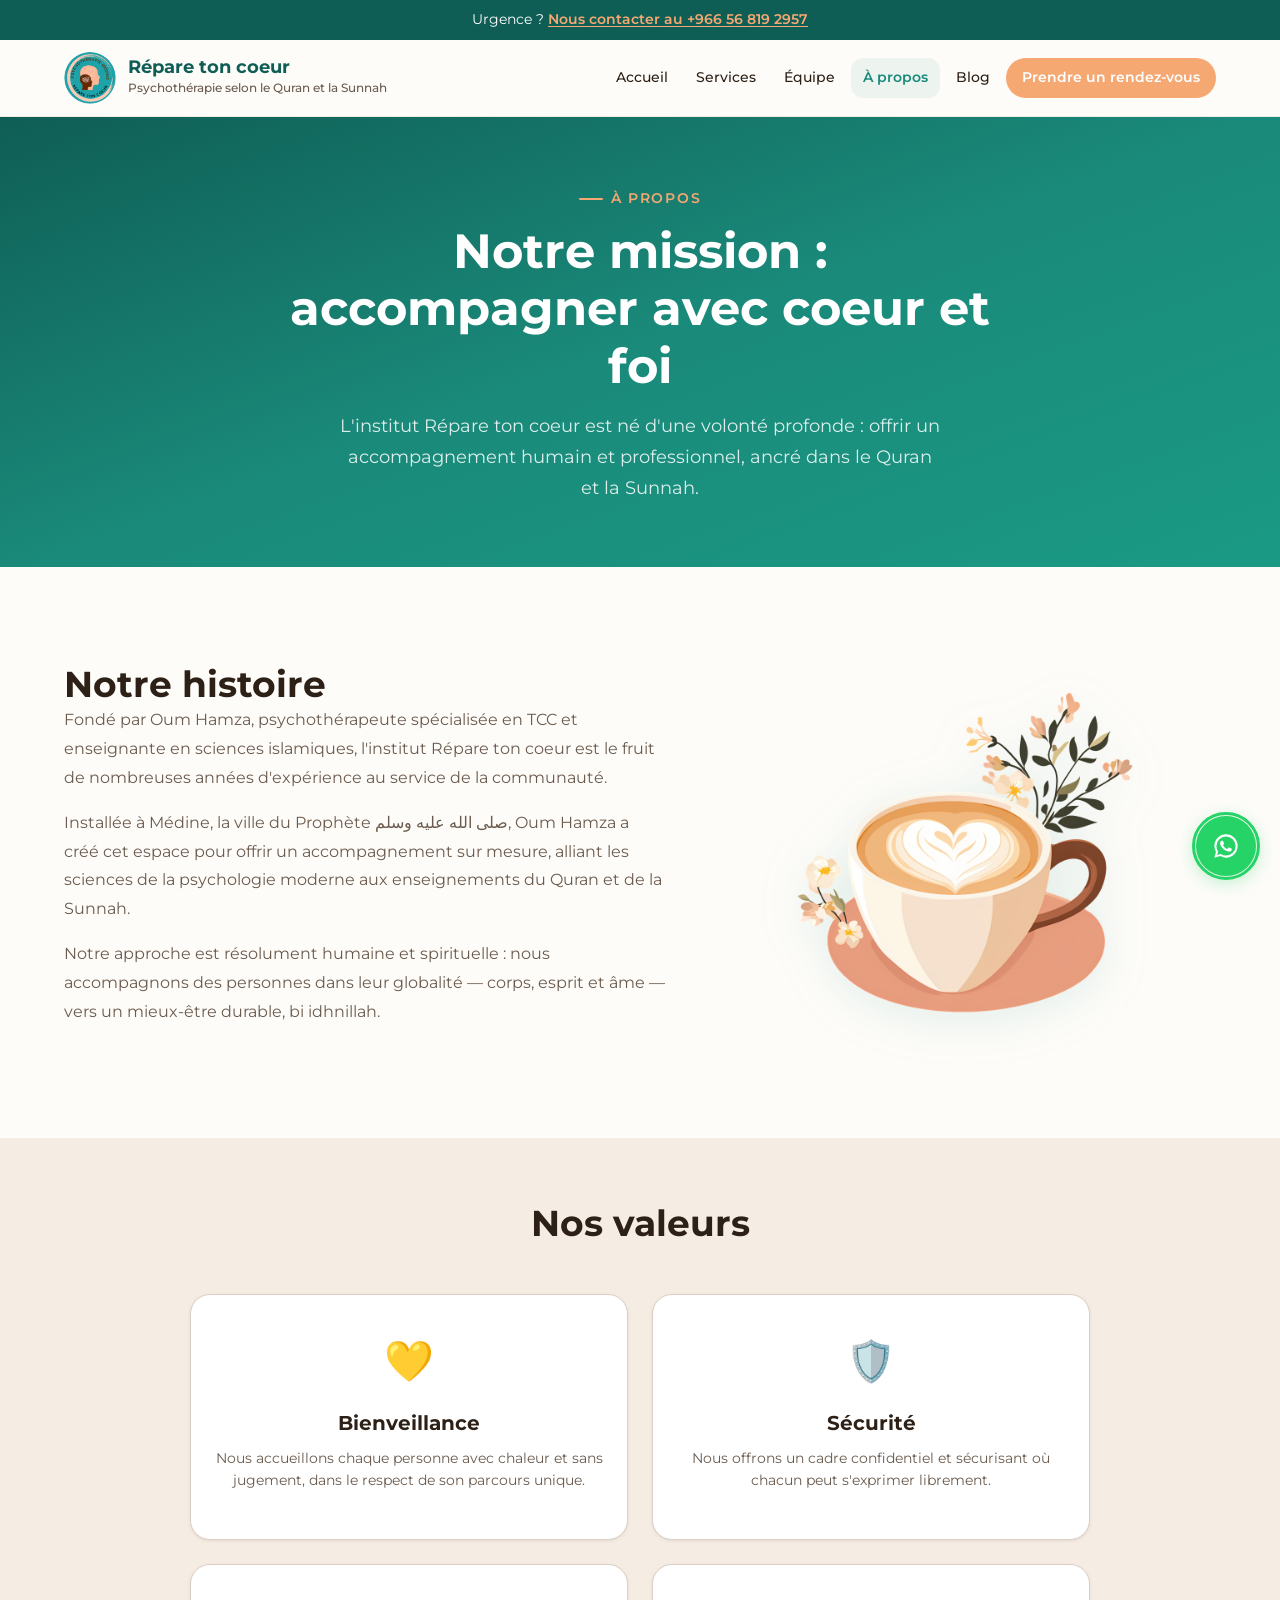
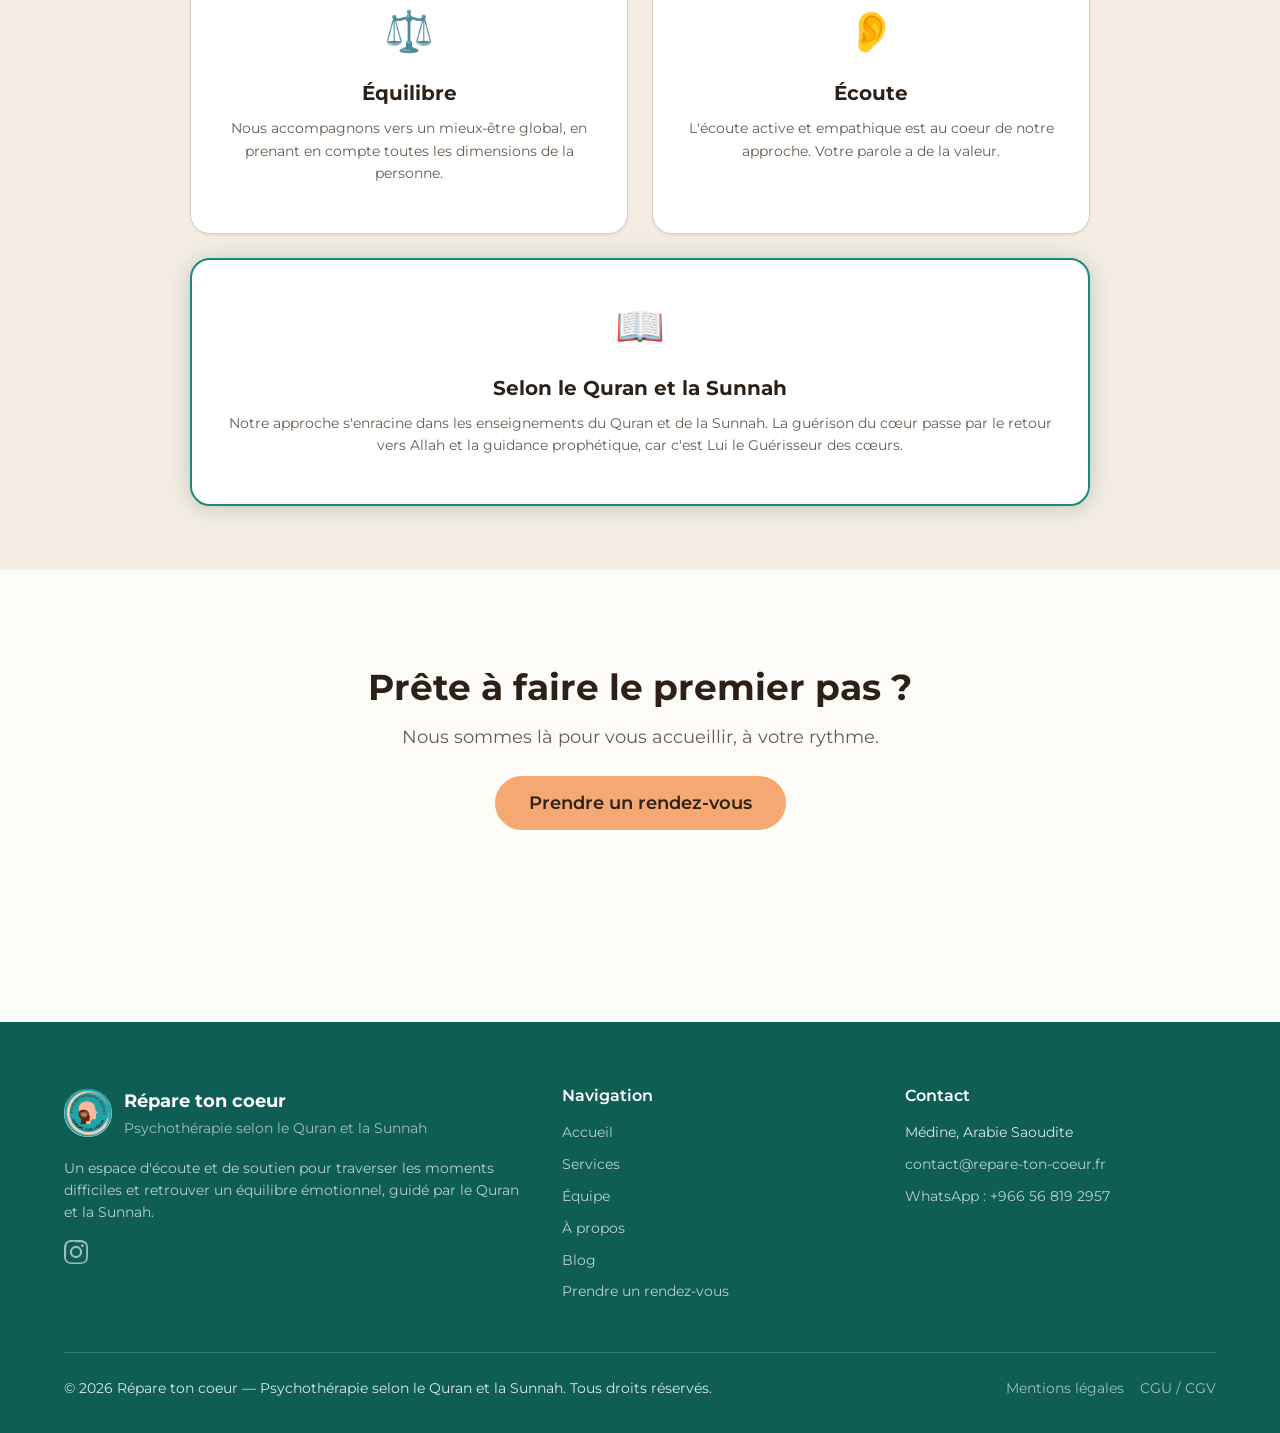
==== commit db09eada: "Ajout logo Instagram dans le footer Co-Authored-By: Claude Opus 4.6 <noreply@anthropic.com>" ====
--- a/a-propos/index.html
+++ b/a-propos/index.html
@@ -1,4 +1,4 @@
-<!DOCTYPE html><html lang="fr"> <head><meta charset="UTF-8"><meta name="viewport" content="width=device-width, initial-scale=1.0"><title>À propos | Répare ton coeur</title><meta name="description" content="Découvrez l'histoire, la mission et les valeurs de l'institut Répare ton coeur. Psychothérapie guidée par le Quran et la Sunnah à Médine."><meta property="og:title" content="À propos | Répare ton coeur"><meta property="og:description" content="Découvrez l'histoire, la mission et les valeurs de l'institut Répare ton coeur. Psychothérapie guidée par le Quran et la Sunnah à Médine."><meta property="og:type" content="website"><meta property="og:image" content="/assets/images/og-image.jpg"><meta property="og:url" content="https://www.repare-ton-coeur.fr/a-propos/"><meta property="og:locale" content="fr_FR"><meta name="twitter:card" content="summary_large_image"><link rel="canonical" href="https://www.repare-ton-coeur.fr/a-propos/"><link rel="icon" type="image/x-icon" href="/favicon.ico"><link rel="sitemap" href="/sitemap-index.xml"><link rel="stylesheet" href="/_astro/a-propos.CX4WVF1U.css">
+<!DOCTYPE html><html lang="fr"> <head><meta charset="UTF-8"><meta name="viewport" content="width=device-width, initial-scale=1.0"><title>À propos | Répare ton coeur</title><meta name="description" content="Découvrez l'histoire, la mission et les valeurs de l'institut Répare ton coeur. Psychothérapie guidée par le Quran et la Sunnah à Médine."><meta property="og:title" content="À propos | Répare ton coeur"><meta property="og:description" content="Découvrez l'histoire, la mission et les valeurs de l'institut Répare ton coeur. Psychothérapie guidée par le Quran et la Sunnah à Médine."><meta property="og:type" content="website"><meta property="og:image" content="/assets/images/og-image.jpg"><meta property="og:url" content="https://www.repare-ton-coeur.fr/a-propos/"><meta property="og:locale" content="fr_FR"><meta name="twitter:card" content="summary_large_image"><link rel="canonical" href="https://www.repare-ton-coeur.fr/a-propos/"><link rel="icon" type="image/x-icon" href="/favicon.ico"><link rel="sitemap" href="/sitemap-index.xml"><link rel="stylesheet" href="/_astro/a-propos.BGeTq_Qi.css">
 <style>.btn[data-astro-cid-6ygtcg62]{display:inline-flex;align-items:center;justify-content:center;gap:var(--space-2);font-family:var(--font-heading);font-weight:var(--weight-semibold);border-radius:var(--radius-full);transition:all var(--transition-normal);text-decoration:none;cursor:pointer;border:2px solid transparent;line-height:1}.btn--sm[data-astro-cid-6ygtcg62]{padding:var(--space-2) var(--space-4);font-size:var(--text-sm)}.btn--md[data-astro-cid-6ygtcg62]{padding:var(--space-3) var(--space-6);font-size:var(--text-base)}.btn--lg[data-astro-cid-6ygtcg62]{padding:var(--space-4) var(--space-8);font-size:var(--text-lg)}.btn--primary[data-astro-cid-6ygtcg62]{background-color:var(--color-primary);color:var(--color-white);border-color:var(--color-primary)}.btn--primary[data-astro-cid-6ygtcg62]:hover{background-color:var(--color-primary-dark);border-color:var(--color-primary-dark);transform:translateY(-1px);box-shadow:var(--shadow-md)}.btn--secondary[data-astro-cid-6ygtcg62]{background-color:var(--color-secondary);color:var(--color-text);border-color:var(--color-secondary)}.btn--secondary[data-astro-cid-6ygtcg62]:hover{background-color:var(--color-accent);border-color:var(--color-accent);transform:translateY(-1px);box-shadow:var(--shadow-md)}.btn--outline[data-astro-cid-6ygtcg62]{background-color:transparent;color:var(--color-primary);border-color:var(--color-primary)}.btn--outline[data-astro-cid-6ygtcg62]:hover{background-color:var(--color-primary);color:var(--color-white);transform:translateY(-1px);box-shadow:var(--shadow-md)}
 .page-hero[data-astro-cid-xp7oeim3]{background:linear-gradient(160deg,var(--color-primary-dark) 0%,var(--color-primary) 50%,#1A9A85 100%);color:var(--color-white);padding:var(--space-16) 0 var(--space-12);text-align:center}.page-hero[data-astro-cid-xp7oeim3] .eyebrow[data-astro-cid-xp7oeim3]:before{background:var(--color-secondary)}.page-hero[data-astro-cid-xp7oeim3] h1[data-astro-cid-xp7oeim3]{color:var(--color-white);max-width:700px;margin-inline:auto;margin-bottom:var(--space-4)}.page-hero__subtitle[data-astro-cid-xp7oeim3]{font-size:var(--text-lg);color:#ffffffd9;max-width:600px;margin-inline:auto}.story[data-astro-cid-xp7oeim3]{padding:var(--space-24) 0}.story__grid[data-astro-cid-xp7oeim3]{display:grid;grid-template-columns:1.2fr 1fr;gap:var(--space-12);align-items:center}.story__content[data-astro-cid-xp7oeim3] p[data-astro-cid-xp7oeim3]{color:var(--color-text-muted);line-height:1.8}.story__visual[data-astro-cid-xp7oeim3]{display:flex;justify-content:center}.story__visual[data-astro-cid-xp7oeim3] img[data-astro-cid-xp7oeim3]{width:100%;max-width:360px;filter:drop-shadow(0 8px 24px rgba(26,138,122,.12))}.values[data-astro-cid-xp7oeim3]{padding:var(--space-16) 0;background:var(--color-surface)}.values__grid[data-astro-cid-xp7oeim3]{display:grid;grid-template-columns:repeat(2,1fr);gap:var(--space-6);max-width:900px;margin-inline:auto}.value-card[data-astro-cid-xp7oeim3]{text-align:center;background:var(--color-white);padding:var(--space-8) var(--space-6);border-radius:var(--radius-lg);box-shadow:var(--shadow-sm);border:1px solid var(--color-border);transition:all var(--transition-normal)}.value-card[data-astro-cid-xp7oeim3]:hover{transform:translateY(-3px);box-shadow:var(--shadow-md)}.value-card--highlight[data-astro-cid-xp7oeim3]{grid-column:1 / -1;border:2px solid var(--color-primary);background:var(--color-white);box-shadow:var(--shadow-md),var(--shadow-glow)}.value-card__icon[data-astro-cid-xp7oeim3]{font-size:2.5rem;display:block;margin-bottom:var(--space-4)}.value-card[data-astro-cid-xp7oeim3] h3[data-astro-cid-xp7oeim3]{font-size:var(--text-xl);margin-bottom:var(--space-3)}.value-card[data-astro-cid-xp7oeim3] p[data-astro-cid-xp7oeim3]{font-size:var(--text-sm);color:var(--color-text-muted);line-height:1.6}.cta-section[data-astro-cid-xp7oeim3]{padding:var(--space-24) 0}.cta-section[data-astro-cid-xp7oeim3] h2[data-astro-cid-xp7oeim3]{margin-bottom:var(--space-3)}.cta-section[data-astro-cid-xp7oeim3] p[data-astro-cid-xp7oeim3]{color:var(--color-text-muted);font-size:var(--text-lg);margin-bottom:var(--space-6)}@media(max-width:1023px){.story__grid[data-astro-cid-xp7oeim3]{grid-template-columns:1fr}.story__visual[data-astro-cid-xp7oeim3]{order:-1}}@media(max-width:639px){.values__grid[data-astro-cid-xp7oeim3]{grid-template-columns:1fr}}
 </style></head> <body>  <div class="crisis-bar" role="complementary" aria-label="Contact urgence" data-astro-cid-o4rtyv2i> <div class="crisis-bar__inner container" data-astro-cid-o4rtyv2i> <p data-astro-cid-o4rtyv2i>
@@ -146,4 +146,4 @@
           dans leur globalité — corps, esprit et âme — vers un mieux-être durable, bi idhnillah.
 </p> </div> <div class="story__visual animate-on-scroll" data-astro-cid-xp7oeim3> <img src="/assets/images/tasse-coeur.png" alt="Tasse avec un coeur — bienveillance et écoute" width="300" height="300" loading="lazy" data-astro-cid-xp7oeim3> </div> </div> </section> <section class="values" aria-labelledby="values-title" data-astro-cid-xp7oeim3> <div class="container" data-astro-cid-xp7oeim3> <h2 id="values-title" class="animate-on-scroll" style="text-align: center; margin-bottom: var(--space-12);" data-astro-cid-xp7oeim3>Nos valeurs</h2> <div class="values__grid" data-astro-cid-xp7oeim3> <div class="value-card animate-on-scroll animate-delay-1" data-astro-cid-xp7oeim3> <span class="value-card__icon" aria-hidden="true" data-astro-cid-xp7oeim3>💛</span> <h3 data-astro-cid-xp7oeim3>Bienveillance</h3> <p data-astro-cid-xp7oeim3>Nous accueillons chaque personne avec chaleur et sans jugement, dans le respect de son parcours unique.</p> </div><div class="value-card animate-on-scroll animate-delay-2" data-astro-cid-xp7oeim3> <span class="value-card__icon" aria-hidden="true" data-astro-cid-xp7oeim3>🛡️</span> <h3 data-astro-cid-xp7oeim3>Sécurité</h3> <p data-astro-cid-xp7oeim3>Nous offrons un cadre confidentiel et sécurisant où chacun peut s&#39;exprimer librement.</p> </div><div class="value-card animate-on-scroll animate-delay-3" data-astro-cid-xp7oeim3> <span class="value-card__icon" aria-hidden="true" data-astro-cid-xp7oeim3>⚖️</span> <h3 data-astro-cid-xp7oeim3>Équilibre</h3> <p data-astro-cid-xp7oeim3>Nous accompagnons vers un mieux-être global, en prenant en compte toutes les dimensions de la personne.</p> </div><div class="value-card animate-on-scroll animate-delay-4" data-astro-cid-xp7oeim3> <span class="value-card__icon" aria-hidden="true" data-astro-cid-xp7oeim3>👂</span> <h3 data-astro-cid-xp7oeim3>Écoute</h3> <p data-astro-cid-xp7oeim3>L&#39;écoute active et empathique est au coeur de notre approche. Votre parole a de la valeur.</p> </div><div class="value-card value-card--highlight animate-on-scroll animate-delay-5" data-astro-cid-xp7oeim3> <span class="value-card__icon" aria-hidden="true" data-astro-cid-xp7oeim3>📖</span> <h3 data-astro-cid-xp7oeim3>Selon le Quran et la Sunnah</h3> <p data-astro-cid-xp7oeim3>Notre approche s&#39;enracine dans les enseignements du Quran et de la Sunnah. La guérison du cœur passe par le retour vers Allah et la guidance prophétique, car c&#39;est Lui le Guérisseur des cœurs.</p> </div> </div> </div> </section> <section class="cta-section animate-on-scroll" data-astro-cid-xp7oeim3> <div class="container" style="text-align: center;" data-astro-cid-xp7oeim3> <h2 data-astro-cid-xp7oeim3>Prête à faire le premier pas ?</h2> <p data-astro-cid-xp7oeim3>Nous sommes là pour vous accueillir, à votre rythme.</p> <a href="/prendre-rendez-vous" data-astro-cid-6ygtcg62="true" class="btn btn--secondary btn--lg"> Prendre un rendez-vous </a>  </div> </section>  </main> <footer class="footer" role="contentinfo" data-astro-cid-35ed7um5> <div class="footer__inner container" data-astro-cid-35ed7um5> <div class="footer__grid" data-astro-cid-35ed7um5> <div class="footer__col" data-astro-cid-35ed7um5> <div class="footer__brand" data-astro-cid-35ed7um5> <img src="/assets/images/logo.png" alt="" width="48" height="48" data-astro-cid-35ed7um5> <div data-astro-cid-35ed7um5> <p class="footer__name" data-astro-cid-35ed7um5>Répare ton coeur</p> <p class="footer__tagline" data-astro-cid-35ed7um5>Psychothérapie selon le Quran et la Sunnah</p> </div> </div> <p class="footer__desc" data-astro-cid-35ed7um5>
 Un espace d'écoute et de soutien pour traverser les moments difficiles et retrouver un équilibre émotionnel, guidé par le Quran et la Sunnah.
-</p> </div> <div class="footer__col" data-astro-cid-35ed7um5> <h3 class="footer__heading" data-astro-cid-35ed7um5>Navigation</h3> <ul class="footer__links" data-astro-cid-35ed7um5> <li data-astro-cid-35ed7um5><a href="/" data-astro-cid-35ed7um5>Accueil</a></li> <li data-astro-cid-35ed7um5><a href="/services" data-astro-cid-35ed7um5>Services</a></li> <li data-astro-cid-35ed7um5><a href="/equipe" data-astro-cid-35ed7um5>Équipe</a></li> <li data-astro-cid-35ed7um5><a href="/a-propos" data-astro-cid-35ed7um5>À propos</a></li> <li data-astro-cid-35ed7um5><a href="/blog" data-astro-cid-35ed7um5>Blog</a></li> <li data-astro-cid-35ed7um5><a href="/prendre-rendez-vous" data-astro-cid-35ed7um5>Prendre un rendez-vous</a></li> </ul> </div> <div class="footer__col" data-astro-cid-35ed7um5> <h3 class="footer__heading" data-astro-cid-35ed7um5>Contact</h3> <ul class="footer__links" data-astro-cid-35ed7um5> <li data-astro-cid-35ed7um5>Médine, Arabie Saoudite</li> <li data-astro-cid-35ed7um5><a href="mailto:contact@repare-ton-coeur.fr" data-astro-cid-35ed7um5>contact@repare-ton-coeur.fr</a></li> <li data-astro-cid-35ed7um5><a href="https://wa.me/966568192957" target="_blank" rel="noopener" data-astro-cid-35ed7um5>WhatsApp : +966 56 819 2957</a></li> </ul> </div> </div> <div class="footer__bottom" data-astro-cid-35ed7um5> <p data-astro-cid-35ed7um5>&copy; 2026 Répare ton coeur — Psychothérapie selon le Quran et la Sunnah. Tous droits réservés.</p> <div class="footer__legal-links" data-astro-cid-35ed7um5> <a href="/mentions-legales" data-astro-cid-35ed7um5>Mentions légales</a> <a href="/conditions-generales" data-astro-cid-35ed7um5>CGU / CGV</a> </div> </div> </div> </footer>  <a href="https://wa.me/966568192957" class="whatsapp-btn" target="_blank" rel="noopener" aria-label="Nous contacter sur WhatsApp" data-astro-cid-a3mtbhax> <svg viewBox="0 0 32 32" fill="none" xmlns="http://www.w3.org/2000/svg" width="28" height="28" aria-hidden="true" data-astro-cid-a3mtbhax> <path d="M16.004 2.667A13.28 13.28 0 002.72 15.95a13.2 13.2 0 001.787 6.645L2.667 29.333l6.96-1.82A13.3 13.3 0 0016.004 29.3 13.28 13.28 0 0029.333 16 13.28 13.28 0 0016.004 2.667zm0 24.28a10.9 10.9 0 01-5.58-1.525l-.4-.237-4.14 1.084 1.104-4.028-.26-.413a10.93 10.93 0 01-1.676-5.828 10.96 10.96 0 0110.952-10.953A10.96 10.96 0 0126.96 16a10.96 10.96 0 01-10.956 10.947zm6.008-8.2c-.33-.164-1.95-.96-2.252-1.07-.302-.11-.522-.165-.74.164-.22.33-.852 1.07-1.044 1.29-.193.22-.385.248-.715.083-.33-.164-1.392-.513-2.652-1.635-.98-.873-1.642-1.95-1.834-2.28-.193-.33-.02-.508.145-.672.148-.148.33-.385.495-.578.165-.193.22-.33.33-.55.11-.22.055-.413-.028-.578-.082-.165-.74-1.785-1.015-2.444-.267-.642-.54-.556-.74-.566-.193-.008-.413-.01-.633-.01s-.578.083-.88.414c-.303.33-1.155 1.13-1.155 2.752s1.183 3.192 1.348 3.412c.165.22 2.328 3.553 5.64 4.982.788.34 1.403.543 1.882.695.79.252 1.51.216 2.078.131.634-.094 1.95-.797 2.225-1.566.275-.77.275-1.43.193-1.567-.083-.137-.303-.22-.633-.385z" fill="currentColor" data-astro-cid-a3mtbhax></path> </svg> <span class="whatsapp-btn__pulse" aria-hidden="true" data-astro-cid-a3mtbhax></span> </a>  <button class="scroll-top" aria-label="Retour en haut de la page" id="scroll-top-btn" data-astro-cid-hnzwq3ap> <svg width="20" height="20" viewBox="0 0 20 20" fill="none" xmlns="http://www.w3.org/2000/svg" aria-hidden="true" data-astro-cid-hnzwq3ap> <path d="M10 15V5M10 5L5 10M10 5L15 10" stroke="currentColor" stroke-width="2" stroke-linecap="round" stroke-linejoin="round" data-astro-cid-hnzwq3ap></path> </svg> </button>  <script type="module">const e=document.getElementById("scroll-top-btn");e&&(window.addEventListener("scroll",()=>{window.scrollY>400?e.classList.add("visible"):e.classList.remove("visible")},{passive:!0}),e.addEventListener("click",()=>{window.scrollTo({top:0,behavior:"smooth"})}));</script>  </body></html> <script type="module">const o=new IntersectionObserver(e=>{e.forEach(r=>{r.isIntersecting&&r.target.classList.add("visible")})},{threshold:.1,rootMargin:"0px 0px -40px 0px"});document.querySelectorAll(".animate-on-scroll").forEach(e=>o.observe(e));</script> +</p> <div class="footer__socials" data-astro-cid-35ed7um5> <a href="https://www.instagram.com/repare.toncoeur/" target="_blank" rel="noopener" aria-label="Instagram" data-astro-cid-35ed7um5> <svg width="24" height="24" viewBox="0 0 24 24" fill="none" xmlns="http://www.w3.org/2000/svg" aria-hidden="true" data-astro-cid-35ed7um5> <path d="M12 2.163c3.204 0 3.584.012 4.85.07 1.17.054 1.97.24 2.43.403a4.088 4.088 0 011.47.957c.453.453.753.898.957 1.47.163.46.35 1.26.403 2.43.058 1.266.07 1.646.07 4.85s-.012 3.584-.07 4.85c-.054 1.17-.24 1.97-.403 2.43a4.088 4.088 0 01-.957 1.47 4.088 4.088 0 01-1.47.957c-.46.163-1.26.35-2.43.403-1.266.058-1.646.07-4.85.07s-3.584-.012-4.85-.07c-1.17-.054-1.97-.24-2.43-.403a4.088 4.088 0 01-1.47-.957 4.088 4.088 0 01-.957-1.47c-.163-.46-.35-1.26-.403-2.43C2.175 15.584 2.163 15.204 2.163 12s.012-3.584.07-4.85c.054-1.17.24-1.97.403-2.43a4.088 4.088 0 01.957-1.47A4.088 4.088 0 015.063 2.3c.46-.163 1.26-.35 2.43-.403C8.759 1.84 9.139 1.827 12 1.827V2.163zM12 0C8.741 0 8.333.014 7.053.072 5.775.13 4.903.333 4.14.63a5.876 5.876 0 00-2.126 1.384A5.876 5.876 0 00.63 4.14C.333 4.903.13 5.775.072 7.053.014 8.333 0 8.741 0 12s.014 3.668.072 4.948c.058 1.277.261 2.15.558 2.912a5.876 5.876 0 001.384 2.126 5.876 5.876 0 002.126 1.384c.763.297 1.635.5 2.913.558C8.333 23.986 8.741 24 12 24s3.668-.014 4.948-.072c1.277-.058 2.15-.261 2.912-.558a5.876 5.876 0 002.126-1.384 5.876 5.876 0 001.384-2.126c.297-.763.5-1.635.558-2.913C23.986 15.668 24 15.259 24 12s-.014-3.668-.072-4.948c-.058-1.277-.261-2.15-.558-2.912a5.876 5.876 0 00-1.384-2.126A5.876 5.876 0 0019.86.63C19.097.333 18.225.13 16.948.072 15.668.014 15.259 0 12 0zm0 5.838a6.162 6.162 0 100 12.324 6.162 6.162 0 000-12.324zM12 16a4 4 0 110-8 4 4 0 010 8zm6.406-11.845a1.44 1.44 0 100 2.881 1.44 1.44 0 000-2.881z" fill="currentColor" data-astro-cid-35ed7um5></path> </svg> </a> </div> </div> <div class="footer__col" data-astro-cid-35ed7um5> <h3 class="footer__heading" data-astro-cid-35ed7um5>Navigation</h3> <ul class="footer__links" data-astro-cid-35ed7um5> <li data-astro-cid-35ed7um5><a href="/" data-astro-cid-35ed7um5>Accueil</a></li> <li data-astro-cid-35ed7um5><a href="/services" data-astro-cid-35ed7um5>Services</a></li> <li data-astro-cid-35ed7um5><a href="/equipe" data-astro-cid-35ed7um5>Équipe</a></li> <li data-astro-cid-35ed7um5><a href="/a-propos" data-astro-cid-35ed7um5>À propos</a></li> <li data-astro-cid-35ed7um5><a href="/blog" data-astro-cid-35ed7um5>Blog</a></li> <li data-astro-cid-35ed7um5><a href="/prendre-rendez-vous" data-astro-cid-35ed7um5>Prendre un rendez-vous</a></li> </ul> </div> <div class="footer__col" data-astro-cid-35ed7um5> <h3 class="footer__heading" data-astro-cid-35ed7um5>Contact</h3> <ul class="footer__links" data-astro-cid-35ed7um5> <li data-astro-cid-35ed7um5>Médine, Arabie Saoudite</li> <li data-astro-cid-35ed7um5><a href="mailto:contact@repare-ton-coeur.fr" data-astro-cid-35ed7um5>contact@repare-ton-coeur.fr</a></li> <li data-astro-cid-35ed7um5><a href="https://wa.me/966568192957" target="_blank" rel="noopener" data-astro-cid-35ed7um5>WhatsApp : +966 56 819 2957</a></li> </ul> </div> </div> <div class="footer__bottom" data-astro-cid-35ed7um5> <p data-astro-cid-35ed7um5>&copy; 2026 Répare ton coeur — Psychothérapie selon le Quran et la Sunnah. Tous droits réservés.</p> <div class="footer__legal-links" data-astro-cid-35ed7um5> <a href="/mentions-legales" data-astro-cid-35ed7um5>Mentions légales</a> <a href="/conditions-generales" data-astro-cid-35ed7um5>CGU / CGV</a> </div> </div> </div> </footer>  <a href="https://wa.me/966568192957" class="whatsapp-btn" target="_blank" rel="noopener" aria-label="Nous contacter sur WhatsApp" data-astro-cid-a3mtbhax> <svg viewBox="0 0 32 32" fill="none" xmlns="http://www.w3.org/2000/svg" width="28" height="28" aria-hidden="true" data-astro-cid-a3mtbhax> <path d="M16.004 2.667A13.28 13.28 0 002.72 15.95a13.2 13.2 0 001.787 6.645L2.667 29.333l6.96-1.82A13.3 13.3 0 0016.004 29.3 13.28 13.28 0 0029.333 16 13.28 13.28 0 0016.004 2.667zm0 24.28a10.9 10.9 0 01-5.58-1.525l-.4-.237-4.14 1.084 1.104-4.028-.26-.413a10.93 10.93 0 01-1.676-5.828 10.96 10.96 0 0110.952-10.953A10.96 10.96 0 0126.96 16a10.96 10.96 0 01-10.956 10.947zm6.008-8.2c-.33-.164-1.95-.96-2.252-1.07-.302-.11-.522-.165-.74.164-.22.33-.852 1.07-1.044 1.29-.193.22-.385.248-.715.083-.33-.164-1.392-.513-2.652-1.635-.98-.873-1.642-1.95-1.834-2.28-.193-.33-.02-.508.145-.672.148-.148.33-.385.495-.578.165-.193.22-.33.33-.55.11-.22.055-.413-.028-.578-.082-.165-.74-1.785-1.015-2.444-.267-.642-.54-.556-.74-.566-.193-.008-.413-.01-.633-.01s-.578.083-.88.414c-.303.33-1.155 1.13-1.155 2.752s1.183 3.192 1.348 3.412c.165.22 2.328 3.553 5.64 4.982.788.34 1.403.543 1.882.695.79.252 1.51.216 2.078.131.634-.094 1.95-.797 2.225-1.566.275-.77.275-1.43.193-1.567-.083-.137-.303-.22-.633-.385z" fill="currentColor" data-astro-cid-a3mtbhax></path> </svg> <span class="whatsapp-btn__pulse" aria-hidden="true" data-astro-cid-a3mtbhax></span> </a>  <button class="scroll-top" aria-label="Retour en haut de la page" id="scroll-top-btn" data-astro-cid-hnzwq3ap> <svg width="20" height="20" viewBox="0 0 20 20" fill="none" xmlns="http://www.w3.org/2000/svg" aria-hidden="true" data-astro-cid-hnzwq3ap> <path d="M10 15V5M10 5L5 10M10 5L15 10" stroke="currentColor" stroke-width="2" stroke-linecap="round" stroke-linejoin="round" data-astro-cid-hnzwq3ap></path> </svg> </button>  <script type="module">const e=document.getElementById("scroll-top-btn");e&&(window.addEventListener("scroll",()=>{window.scrollY>400?e.classList.add("visible"):e.classList.remove("visible")},{passive:!0}),e.addEventListener("click",()=>{window.scrollTo({top:0,behavior:"smooth"})}));</script>  </body></html> <script type="module">const o=new IntersectionObserver(e=>{e.forEach(r=>{r.isIntersecting&&r.target.classList.add("visible")})},{threshold:.1,rootMargin:"0px 0px -40px 0px"});document.querySelectorAll(".animate-on-scroll").forEach(e=>o.observe(e));</script> 
--- a/_astro/a-propos.BGeTq_Qi.css
+++ b/_astro/a-propos.BGeTq_Qi.css
@@ -0,0 +1 @@
+@import"https://fonts.googleapis.com/css2?family=Montserrat:wght@400;500;600;700&display=swap";:root{--color-primary: #1A8A7A;--color-primary-light: #2CB5A0;--color-primary-dark: #0F5E55;--color-secondary: #F5A872;--color-accent: #E8925A;--color-text: #2D2016;--color-text-muted: #6B5B4E;--color-background: #FEFCF9;--color-surface: #F5EDE4;--color-surface-alt: #EDE3D8;--color-border: #DDD0C3;--color-white: #FFFFFF;--color-gold: #D4A853;--color-gold-light: #F5DFA0;--font-heading: "Montserrat", sans-serif;--font-body: "Montserrat", sans-serif;--text-xs: .75rem;--text-sm: .875rem;--text-base: 1rem;--text-lg: 1.125rem;--text-xl: 1.25rem;--text-2xl: 1.5rem;--text-3xl: 1.875rem;--text-4xl: 2.25rem;--text-5xl: 3rem;--weight-regular: 400;--weight-medium: 500;--weight-semibold: 600;--weight-bold: 700;--space-1: .25rem;--space-2: .5rem;--space-3: .75rem;--space-4: 1rem;--space-6: 1.5rem;--space-8: 2rem;--space-12: 3rem;--space-16: 4rem;--space-24: 6rem;--radius-sm: .375rem;--radius-md: .75rem;--radius-lg: 1.25rem;--radius-xl: 1.75rem;--radius-full: 9999px;--shadow-sm: 0 1px 4px rgba(45, 32, 22, .06), 0 1px 2px rgba(45, 32, 22, .04);--shadow-md: 0 4px 20px rgba(45, 32, 22, .08), 0 2px 8px rgba(45, 32, 22, .04);--shadow-lg: 0 12px 40px rgba(45, 32, 22, .1), 0 4px 16px rgba(45, 32, 22, .06);--shadow-xl: 0 20px 60px rgba(45, 32, 22, .12), 0 8px 24px rgba(45, 32, 22, .06);--shadow-glow: 0 0 30px rgba(26, 138, 122, .15);--transition-fast: .15s ease;--transition-normal: .3s cubic-bezier(.4, 0, .2, 1);--transition-slow: .5s cubic-bezier(.4, 0, .2, 1)}*,*:before,*:after{box-sizing:border-box;margin:0;padding:0}html{font-size:100%;scroll-behavior:smooth;-webkit-text-size-adjust:100%;overflow-x:hidden}body{font-family:var(--font-body);font-size:var(--text-base);font-weight:var(--weight-regular);line-height:1.7;color:var(--color-text);background-color:var(--color-background);-webkit-font-smoothing:antialiased;-moz-osx-font-smoothing:grayscale;overflow-x:hidden}h1,h2,h3,h4,h5,h6{font-family:var(--font-heading);font-weight:var(--weight-bold);line-height:1.2;color:var(--color-text)}h1{font-size:var(--text-5xl)}h2{font-size:var(--text-4xl)}h3{font-size:var(--text-3xl)}h4{font-size:var(--text-2xl)}p{margin-bottom:var(--space-4)}a{color:var(--color-primary);text-decoration:none;transition:color var(--transition-fast)}a:hover{color:var(--color-primary-dark)}a:focus-visible{outline:2px solid var(--color-primary);outline-offset:2px;border-radius:var(--radius-sm)}img{max-width:100%;height:auto;display:block}ul,ol{list-style:none}button{font-family:inherit;cursor:pointer;border:none;background:none}button:focus-visible,input:focus-visible,textarea:focus-visible,select:focus-visible{outline:2px solid var(--color-primary);outline-offset:2px}input,textarea,select{font-family:inherit;font-size:inherit}::selection{background-color:var(--color-secondary);color:var(--color-text)}.container{width:100%;max-width:1200px;margin-inline:auto;padding-inline:var(--space-6)}.sr-only{position:absolute;width:1px;height:1px;padding:0;margin:-1px;overflow:hidden;clip:rect(0,0,0,0);white-space:nowrap;border-width:0}.animate-on-scroll{opacity:0;transform:translateY(30px);transition:opacity .7s cubic-bezier(.4,0,.2,1),transform .7s cubic-bezier(.4,0,.2,1)}.animate-on-scroll.visible{opacity:1;transform:translateY(0)}.animate-delay-1{transition-delay:.1s}.animate-delay-2{transition-delay:.2s}.animate-delay-3{transition-delay:.3s}.animate-delay-4{transition-delay:.4s}.animate-delay-5{transition-delay:.5s}.animate-fade-in{opacity:0;transition:opacity .8s cubic-bezier(.4,0,.2,1)}.animate-fade-in.visible{opacity:1}.animate-slide-left{opacity:0;transform:translate(-40px);transition:opacity .7s cubic-bezier(.4,0,.2,1),transform .7s cubic-bezier(.4,0,.2,1)}.animate-slide-left.visible{opacity:1;transform:translate(0)}.animate-slide-right{opacity:0;transform:translate(40px);transition:opacity .7s cubic-bezier(.4,0,.2,1),transform .7s cubic-bezier(.4,0,.2,1)}.animate-slide-right.visible{opacity:1;transform:translate(0)}.animate-scale{opacity:0;transform:scale(.9);transition:opacity .6s cubic-bezier(.4,0,.2,1),transform .6s cubic-bezier(.4,0,.2,1)}.animate-scale.visible{opacity:1;transform:scale(1)}.eyebrow{font-size:var(--text-sm);font-weight:var(--weight-semibold);text-transform:uppercase;letter-spacing:.12em;color:var(--color-primary);margin-bottom:var(--space-3);display:inline-flex;align-items:center;gap:var(--space-2)}.eyebrow:before{content:"";display:inline-block;width:24px;height:2px;background:var(--color-primary);border-radius:1px}@media(max-width:639px){h1{font-size:var(--text-3xl)}h2{font-size:var(--text-2xl)}h3{font-size:var(--text-xl)}.eyebrow:before{display:none}}.nav__list[data-astro-cid-afdttjsk]{display:flex;align-items:center;gap:var(--space-1)}.nav__link[data-astro-cid-afdttjsk]{display:block;padding:var(--space-2) var(--space-3);font-size:var(--text-sm);font-weight:var(--weight-medium);color:var(--color-text);text-decoration:none;border-radius:var(--radius-md);transition:all var(--transition-fast)}.nav__link[data-astro-cid-afdttjsk]:hover{color:var(--color-primary);background-color:var(--color-surface)}.nav__link--active[data-astro-cid-afdttjsk]{color:var(--color-primary);font-weight:var(--weight-semibold);background-color:#2a9a8a14}.nav__link--cta[data-astro-cid-afdttjsk]{background-color:var(--color-secondary);color:var(--color-white);font-weight:var(--weight-semibold);border-radius:var(--radius-full);padding:var(--space-2) var(--space-4)}.nav__link--cta[data-astro-cid-afdttjsk]:hover{background-color:var(--color-accent);color:var(--color-white)}.nav__link--cta[data-astro-cid-afdttjsk].nav__link--active{background-color:var(--color-accent)}@media(max-width:1023px){.nav[data-astro-cid-afdttjsk]{position:fixed;top:0;right:0;bottom:0;width:min(320px,85vw);background-color:var(--color-white);box-shadow:var(--shadow-lg);transform:translate(100%);transition:transform var(--transition-normal);z-index:200;padding:var(--space-16) var(--space-6) var(--space-6);overflow-y:auto}.nav--open[data-astro-cid-afdttjsk]{transform:translate(0)}.nav__list[data-astro-cid-afdttjsk]{flex-direction:column;align-items:stretch;gap:var(--space-1)}.nav__link[data-astro-cid-afdttjsk]{font-size:var(--text-lg);padding:var(--space-3) var(--space-4)}.nav__link--cta[data-astro-cid-afdttjsk]{text-align:center;margin-top:var(--space-4)}}.header[data-astro-cid-qlfjksao]{position:relative;z-index:100;background-color:#fefcf9eb;backdrop-filter:blur(12px);-webkit-backdrop-filter:blur(12px);border-bottom:1px solid rgba(221,208,195,.4);transition:box-shadow var(--transition-normal)}.header__inner[data-astro-cid-qlfjksao]{display:flex;align-items:center;justify-content:space-between;padding-block:var(--space-3)}.header__logo[data-astro-cid-qlfjksao]{display:flex;align-items:center;gap:var(--space-3);text-decoration:none;color:var(--color-text)}.header__logo[data-astro-cid-qlfjksao] img[data-astro-cid-qlfjksao]{width:52px;height:52px;border-radius:var(--radius-full);object-fit:cover}.header__brand[data-astro-cid-qlfjksao]{display:flex;flex-direction:column}.header__brand-name[data-astro-cid-qlfjksao]{font-family:var(--font-heading);font-weight:var(--weight-bold);font-size:var(--text-lg);color:var(--color-primary-dark);line-height:1.2}.header__brand-sub[data-astro-cid-qlfjksao]{font-size:var(--text-xs);color:var(--color-text-muted);font-weight:var(--weight-medium)}.header__menu-toggle[data-astro-cid-qlfjksao]{display:none;width:44px;height:44px;align-items:center;justify-content:center;border-radius:var(--radius-md)}.header__menu-icon[data-astro-cid-qlfjksao],.header__menu-icon[data-astro-cid-qlfjksao]:before,.header__menu-icon[data-astro-cid-qlfjksao]:after{display:block;width:22px;height:2px;background-color:var(--color-text);border-radius:2px;transition:all var(--transition-normal)}.header__menu-icon[data-astro-cid-qlfjksao]{position:relative}.header__menu-icon[data-astro-cid-qlfjksao]:before,.header__menu-icon[data-astro-cid-qlfjksao]:after{content:"";position:absolute;left:0}.header__menu-icon[data-astro-cid-qlfjksao]:before{top:-7px}.header__menu-icon[data-astro-cid-qlfjksao]:after{top:7px}.header__desktop-nav[data-astro-cid-qlfjksao]{display:block}@media(max-width:1023px){.header__menu-toggle[data-astro-cid-qlfjksao]{display:flex}.header__desktop-nav[data-astro-cid-qlfjksao]{display:none}.header__brand-sub[data-astro-cid-qlfjksao]{font-size:.65rem;max-width:160px;line-height:1.3}.header__logo[data-astro-cid-qlfjksao] img[data-astro-cid-qlfjksao]{width:44px;height:44px}}.footer[data-astro-cid-35ed7um5]{background-color:var(--color-primary-dark);color:#ffffffd9;padding:var(--space-16) 0 var(--space-8);margin-top:var(--space-24)}.footer__grid[data-astro-cid-35ed7um5]{display:grid;grid-template-columns:1.5fr 1fr 1fr;gap:var(--space-8);margin-bottom:var(--space-12)}.footer__brand[data-astro-cid-35ed7um5]{display:flex;align-items:center;gap:var(--space-3);margin-bottom:var(--space-4)}.footer__brand[data-astro-cid-35ed7um5] img[data-astro-cid-35ed7um5]{width:48px;height:48px;border-radius:var(--radius-full)}.footer__name[data-astro-cid-35ed7um5]{font-family:var(--font-heading);font-weight:var(--weight-bold);font-size:var(--text-lg);color:var(--color-white);margin:0}.footer__tagline[data-astro-cid-35ed7um5]{font-size:var(--text-sm);color:#fff9;margin:0}.footer__desc[data-astro-cid-35ed7um5]{font-size:var(--text-sm);line-height:1.6;color:#ffffffb3}.footer__socials[data-astro-cid-35ed7um5]{display:flex;gap:var(--space-3);margin-top:var(--space-4)}.footer__socials[data-astro-cid-35ed7um5] a[data-astro-cid-35ed7um5]{color:#fff9;transition:color var(--transition-fast)}.footer__socials[data-astro-cid-35ed7um5] a[data-astro-cid-35ed7um5]:hover{color:var(--color-secondary)}.footer__heading[data-astro-cid-35ed7um5]{font-size:var(--text-base);font-weight:var(--weight-semibold);color:var(--color-white);margin-bottom:var(--space-4)}.footer__links[data-astro-cid-35ed7um5]{display:flex;flex-direction:column;gap:var(--space-2);font-size:var(--text-sm)}.footer__links[data-astro-cid-35ed7um5] a[data-astro-cid-35ed7um5]{color:#ffffffb3;transition:color var(--transition-fast)}.footer__links[data-astro-cid-35ed7um5] a[data-astro-cid-35ed7um5]:hover{color:var(--color-secondary)}.footer__bottom[data-astro-cid-35ed7um5]{border-top:1px solid rgba(255,255,255,.15);padding-top:var(--space-6);display:flex;justify-content:space-between;align-items:center;font-size:var(--text-sm)}.footer__legal-links[data-astro-cid-35ed7um5]{display:flex;gap:var(--space-4)}.footer__bottom[data-astro-cid-35ed7um5] a[data-astro-cid-35ed7um5]{color:#fff9}.footer__bottom[data-astro-cid-35ed7um5] a[data-astro-cid-35ed7um5]:hover{color:var(--color-secondary)}.footer__bottom[data-astro-cid-35ed7um5] p[data-astro-cid-35ed7um5]{margin:0}@media(max-width:1023px){.footer__grid[data-astro-cid-35ed7um5]{grid-template-columns:1fr 1fr}}@media(max-width:639px){.footer__grid[data-astro-cid-35ed7um5]{grid-template-columns:1fr;gap:var(--space-8)}.footer__bottom[data-astro-cid-35ed7um5]{flex-direction:column;gap:var(--space-2);text-align:center}}.crisis-bar[data-astro-cid-o4rtyv2i]{background-color:var(--color-primary-dark);color:var(--color-white);font-size:var(--text-sm);padding:var(--space-2) 0;text-align:center;position:relative;z-index:150}.crisis-bar[data-astro-cid-o4rtyv2i] p[data-astro-cid-o4rtyv2i]{margin:0}.crisis-bar[data-astro-cid-o4rtyv2i] a[data-astro-cid-o4rtyv2i]{color:var(--color-secondary);font-weight:var(--weight-semibold);text-decoration:underline;text-underline-offset:2px}.crisis-bar[data-astro-cid-o4rtyv2i] a[data-astro-cid-o4rtyv2i]:hover{color:var(--color-white)}@media(max-width:639px){.crisis-bar[data-astro-cid-o4rtyv2i]{font-size:var(--text-xs);padding:var(--space-1) var(--space-2)}}.whatsapp-btn[data-astro-cid-a3mtbhax]{position:fixed;bottom:var(--space-6);right:var(--space-6);z-index:999;width:60px;height:60px;border-radius:var(--radius-full);background-color:#25d366;color:var(--color-white);display:flex;align-items:center;justify-content:center;box-shadow:0 4px 20px #25d36666;transition:transform var(--transition-normal);text-decoration:none}.whatsapp-btn[data-astro-cid-a3mtbhax]:hover{transform:scale(1.1);color:var(--color-white)}.whatsapp-btn__pulse[data-astro-cid-a3mtbhax]{position:absolute;inset:-4px;border-radius:var(--radius-full);border:3px solid #25D366;animation:wa-pulse 2.5s cubic-bezier(0,0,.2,1) infinite;will-change:transform,opacity}@keyframes wa-pulse{0%{transform:scale(1);opacity:0}15%{opacity:.4}to{transform:scale(1.5);opacity:0}}@media(max-width:639px){.whatsapp-btn[data-astro-cid-a3mtbhax]{width:48px;height:48px;bottom:var(--space-6);right:var(--space-4)}.whatsapp-btn[data-astro-cid-a3mtbhax] svg[data-astro-cid-a3mtbhax]{width:24px;height:24px}}.scroll-top[data-astro-cid-hnzwq3ap]{position:fixed;bottom:calc(var(--space-6) + 60px + var(--space-3));right:var(--space-6);z-index:998;width:48px;height:48px;border-radius:var(--radius-full);background-color:var(--color-primary-dark);color:var(--color-white);display:flex;align-items:center;justify-content:center;box-shadow:var(--shadow-md);transition:all var(--transition-normal);opacity:0;pointer-events:none;transform:translateY(10px);cursor:pointer;border:none}.scroll-top[data-astro-cid-hnzwq3ap].visible{opacity:1;pointer-events:auto;transform:translateY(0)}.scroll-top[data-astro-cid-hnzwq3ap]:hover{background-color:var(--color-primary);transform:translateY(-2px)}@media(max-width:639px){.scroll-top[data-astro-cid-hnzwq3ap]{width:42px;height:42px;bottom:calc(var(--space-6) + 48px + var(--space-3));right:var(--space-4)}}
